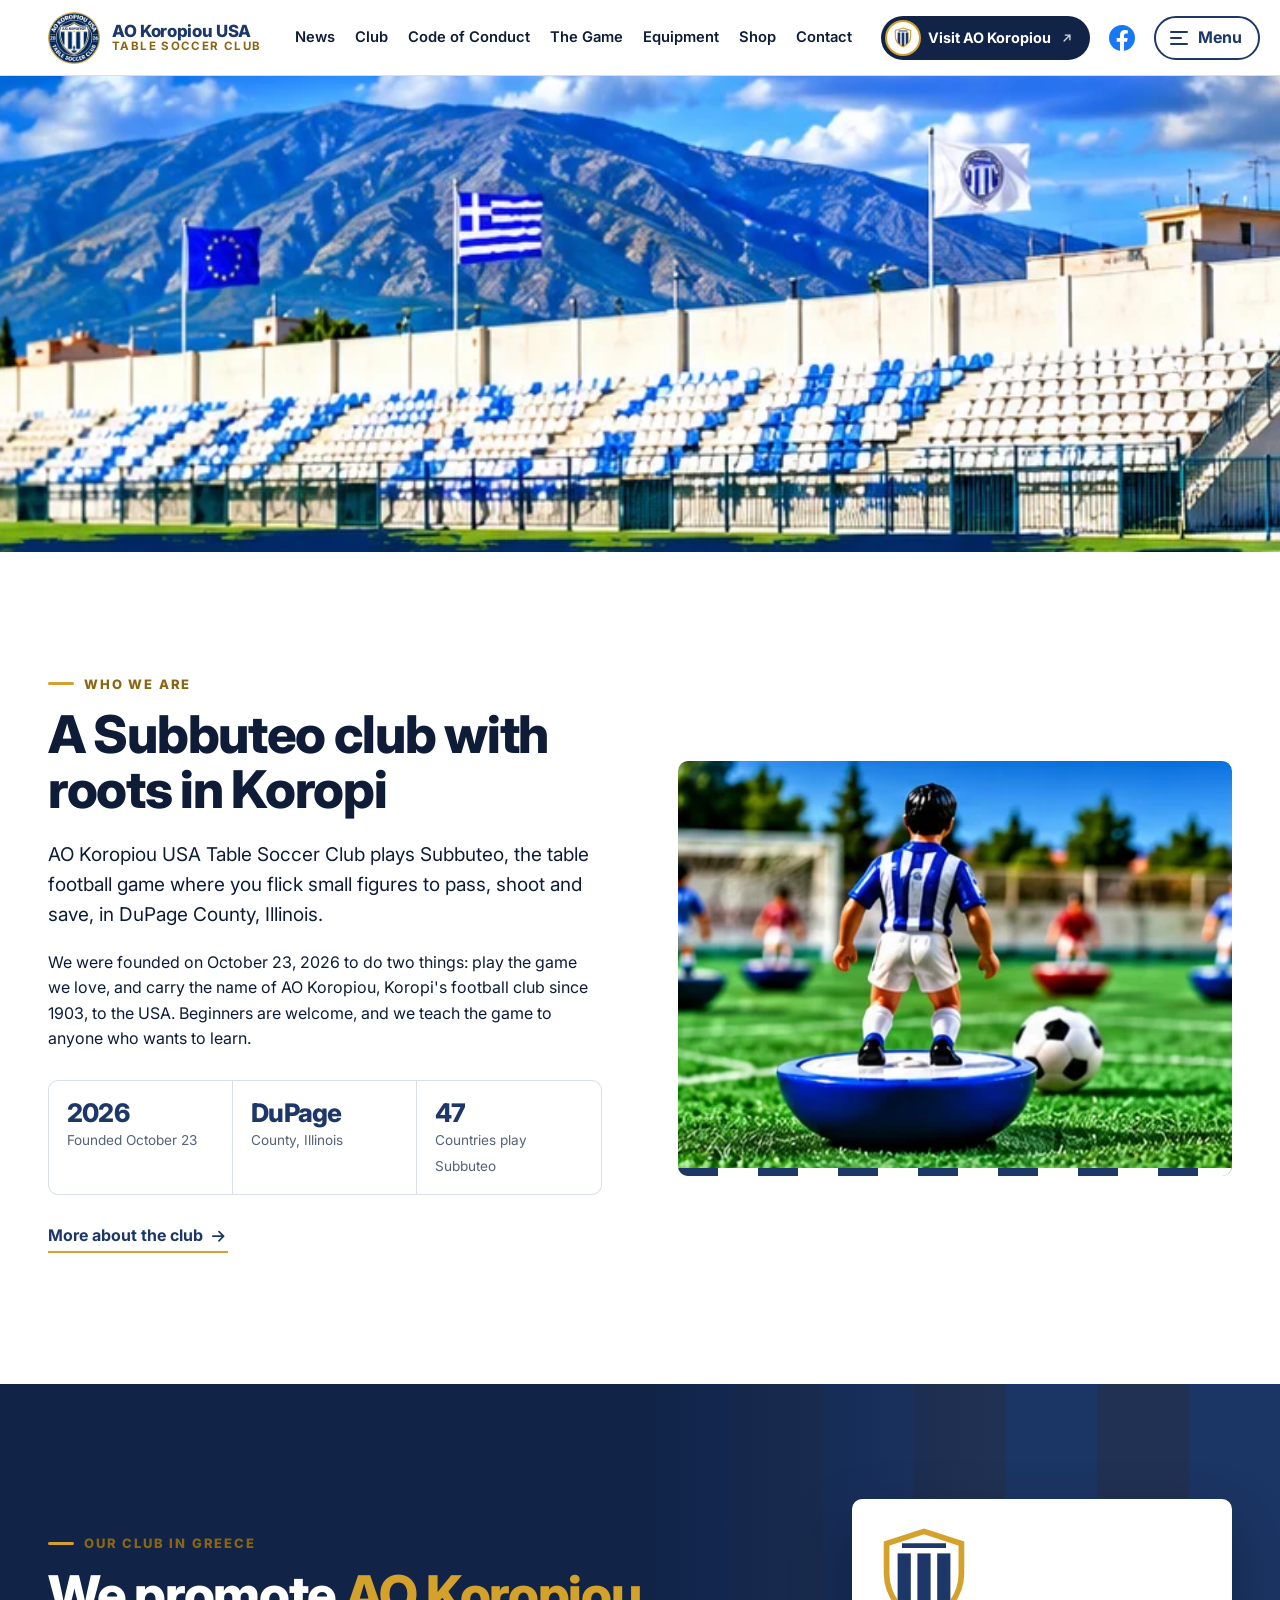
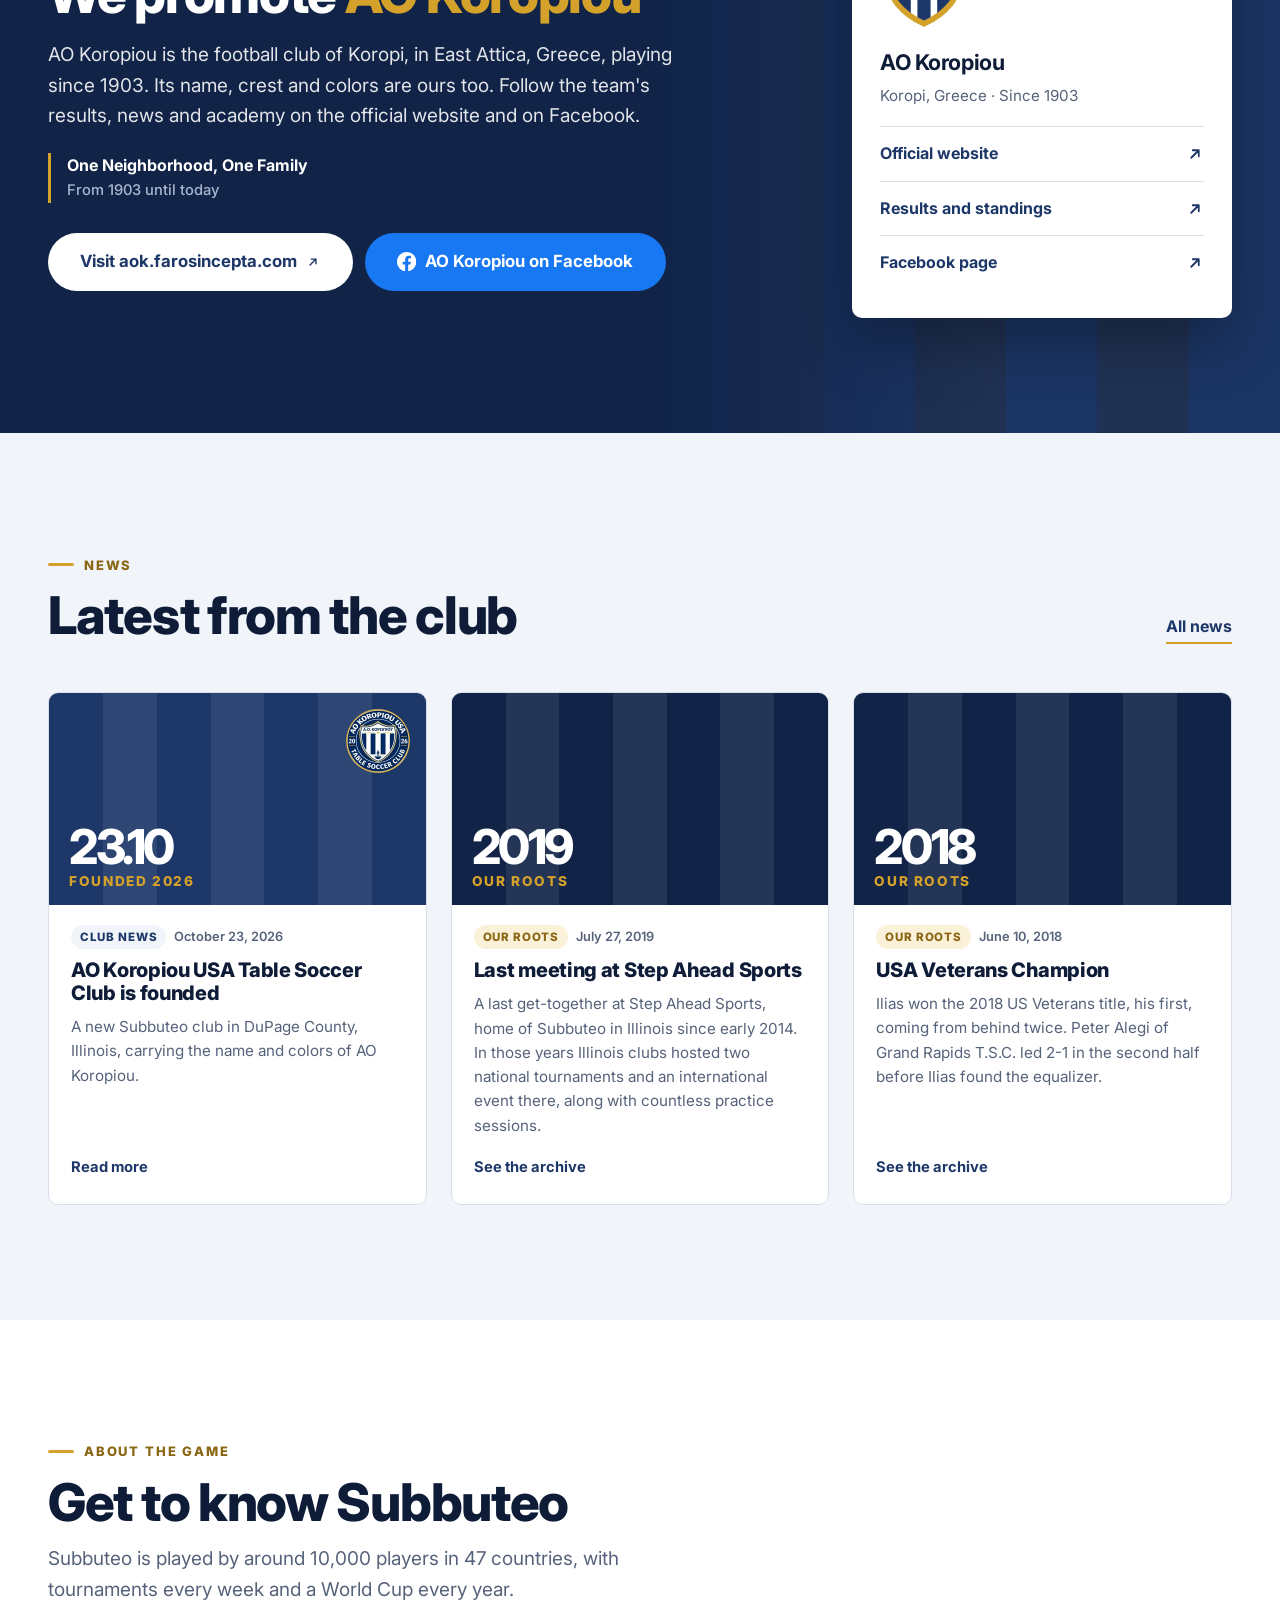
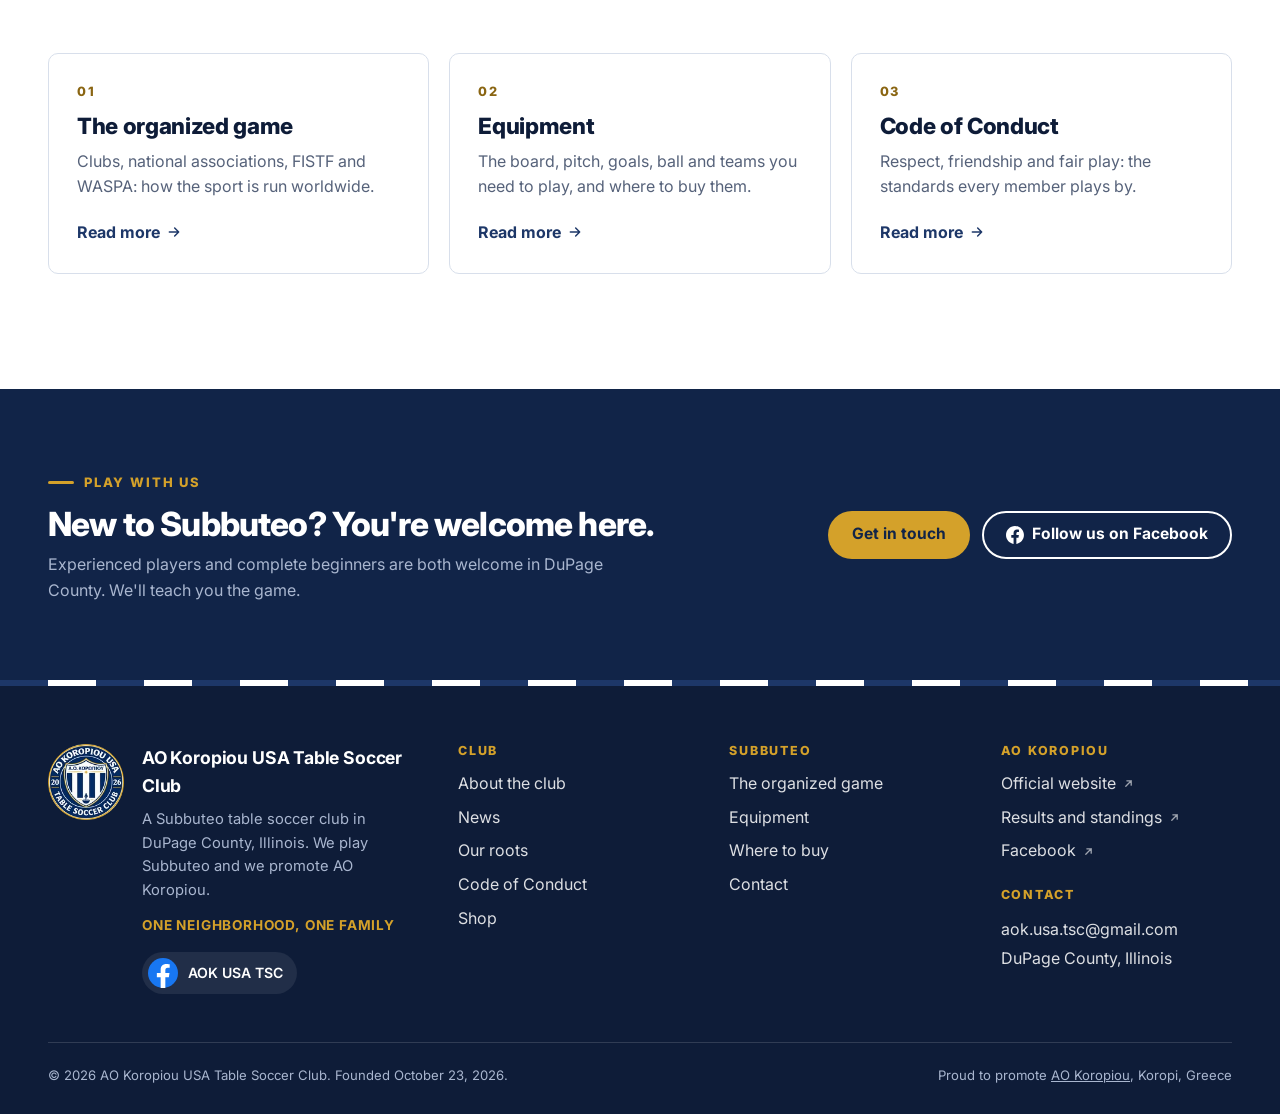
==== index.html @ 9a21e7d9 "Add files via upload" ====
<!doctype html>
<html lang="en">
<head>
<meta charset="utf-8">
<meta name="viewport" content="width=device-width, initial-scale=1">
<title>AO Koropiou USA Table Soccer Club · Subbuteo in DuPage County, IL</title>
<meta name="description" content="AO Koropiou USA Table Soccer Club is a Subbuteo club in DuPage County, Illinois. We play Subbuteo and we promote AO Koropiou.">
<meta name="theme-color" content="#112448">
<meta property="og:type" content="website">
<meta property="og:title" content="AO Koropiou USA Table Soccer Club · Subbuteo in DuPage County, IL">
<meta property="og:description" content="AO Koropiou USA Table Soccer Club is a Subbuteo club in DuPage County, Illinois. We play Subbuteo and we promote AO Koropiou.">
<meta property="og:image" content="assets/img/og-banner.jpg">
<link rel="icon" type="image/png" sizes="32x32" href="assets/img/favicon-32.png">
<link rel="icon" type="image/png" sizes="48x48" href="assets/img/favicon-48.png">
<link rel="apple-touch-icon" href="assets/img/apple-touch-icon.png">
<link rel="preconnect" href="https://fonts.googleapis.com">
<link rel="preconnect" href="https://fonts.gstatic.com" crossorigin>
<link href="https://fonts.googleapis.com/css2?family=Inter:wght@400;500;600;700;800&display=swap" rel="stylesheet">
<link rel="stylesheet" href="assets/css/site.css">
</head>
<body data-group="club">
<a class="skip-link" href="#main">Skip to content</a>
<header class="site-header">
  <div class="wrap header-row">
    <a class="brand" href="index.html" aria-label="AO Koropiou USA Table Soccer Club, home">
      <img src="assets/img/crest-128.webp" alt="" width="52" height="52">
      <span class="brand-text"><strong>AO Koropiou USA</strong><span>Table Soccer Club</span></span>
    </a>
    <nav class="tabs" aria-label="Main"><ul><li><a href="news.html">News</a></li><li><a href="club.html">Club</a></li><li><a href="conduct.html">Code of Conduct</a></li><li><a href="game.html">The Game</a></li><li><a href="equipment.html">Equipment</a></li><li><a href="shop.html">Shop</a></li><li><a href="contact.html">Contact</a></li></ul></nav>
    <div class="header-actions">
      <a class="aok-btn" href="https://aok.farosincepta.com" target="_blank" rel="noopener" title="AO Koropiou official website (opens in a new tab)">
        <span class="mini-crest"><svg viewBox="0 0 40 46" aria-hidden="true"><defs><clipPath id="sh2"><path d="M20 2 37 7.5V21c0 11-7.5 18.5-17 23C10.5 39.5 3 32 3 21V7.5z"/></clipPath></defs><g clip-path="url(#sh2)"><rect width="40" height="46" fill="#fff"/><rect x="8" y="12" width="6" height="34" fill="#1d3768"/><rect x="17" y="12" width="6" height="34" fill="#1d3768"/><rect x="26" y="12" width="6" height="34" fill="#1d3768"/></g><path d="M20 2 37 7.5V21c0 11-7.5 18.5-17 23C10.5 39.5 3 32 3 21V7.5z" fill="none" stroke="#d4a12a" stroke-width="2.6"/><path d="M10 8.5h20" stroke="#1d3768" stroke-width="2.2"/></svg></span><span class="label-long">Visit AO Koropiou</span><span class="label-short">AO Koropiou</span><svg class="ext" viewBox="0 0 24 24" fill="none" stroke="currentColor" stroke-width="2.4" stroke-linecap="round" stroke-linejoin="round" aria-hidden="true"><path d="M7 17 17 7M9 7h8v8"/></svg></a>
      <a class="icon-btn header-fb" href="https://www.facebook.com/AOK.USA.TSC" target="_blank" rel="noopener" aria-label="AO Koropiou USA TSC on Facebook"><svg viewBox="0 0 24 24" aria-hidden="true"><circle cx="12" cy="12" r="12" fill="#1877F2"/><path fill="#fff" d="M16.67 15.47 17.2 12h-3.33V9.75c0-.95.47-1.87 1.96-1.87h1.51V4.93s-1.37-.23-2.68-.23c-2.74 0-4.53 1.66-4.53 4.66V12H7.09v3.47h3.04V24a12.1 12.1 0 0 0 3.74 0v-8.53z"/></svg></a>
      <button class="menu-btn" type="button" aria-haspopup="dialog" aria-controls="drawer"><span class="bars" aria-hidden="true"><i></i><i></i><i></i></span><span class="label">Menu</span></button>
    </div>
  </div>
</header>
<div class="drawer-scrim" data-close></div>
<aside class="drawer" id="drawer" role="dialog" aria-modal="true" aria-label="Menu">
  <div class="drawer-top">
    <img src="assets/img/crest-128.webp" alt="" width="40" height="40">
    <strong>AO Koropiou USA TSC</strong>
    <button class="drawer-close" type="button" data-close>Close<svg viewBox="0 0 24 24" fill="none" stroke="currentColor" stroke-width="2.4" stroke-linecap="round" aria-hidden="true"><path d="M6 6l12 12M18 6 6 18"/></svg></button>
  </div>
  <div class="drawer-body">
    <ul class="drawer-groups">
      <li><a class="group-btn" href="index.html" style="text-decoration:none">Home</a></li>
      <li><button class="group-btn" type="button" data-group="club" aria-expanded="false" aria-controls="dp-club">Club<svg viewBox="0 0 24 24" fill="none" stroke="currentColor" stroke-width="2.2" stroke-linecap="round" stroke-linejoin="round" aria-hidden="true"><path d="M5 12h14M13 6l6 6-6 6"/></svg></button><div class="drawer-sub" id="ds-club" hidden><a href="club.html">About the club</a><a href="club.html#history">Subbuteo in Illinois</a><a href="club.html#achievements">Achievements</a><a href="conduct.html">Code of Conduct</a></div></li><li><button class="group-btn" type="button" data-group="game" aria-expanded="false" aria-controls="dp-game">Subbuteo<svg viewBox="0 0 24 24" fill="none" stroke="currentColor" stroke-width="2.2" stroke-linecap="round" stroke-linejoin="round" aria-hidden="true"><path d="M5 12h14M13 6l6 6-6 6"/></svg></button><div class="drawer-sub" id="ds-game" hidden><a href="game.html">The organized game</a><a href="equipment.html">Equipment</a><a href="equipment.html#suppliers">Where to buy</a></div></li><li><button class="group-btn" type="button" data-group="news" aria-expanded="false" aria-controls="dp-news">News<svg viewBox="0 0 24 24" fill="none" stroke="currentColor" stroke-width="2.2" stroke-linecap="round" stroke-linejoin="round" aria-hidden="true"><path d="M5 12h14M13 6l6 6-6 6"/></svg></button><div class="drawer-sub" id="ds-news" hidden><a href="news.html">Latest news</a><a href="news.html#roots">Our roots: the archive</a></div></li><li><button class="group-btn" type="button" data-group="shop" aria-expanded="false" aria-controls="dp-shop">Shop<svg viewBox="0 0 24 24" fill="none" stroke="currentColor" stroke-width="2.2" stroke-linecap="round" stroke-linejoin="round" aria-hidden="true"><path d="M5 12h14M13 6l6 6-6 6"/></svg></button><div class="drawer-sub" id="ds-shop" hidden><a href="shop.html">Club merchandise</a><a href="shop.html#notify">Ask about an item</a></div></li><li><button class="group-btn" type="button" data-group="contact" aria-expanded="false" aria-controls="dp-contact">Contact<svg viewBox="0 0 24 24" fill="none" stroke="currentColor" stroke-width="2.2" stroke-linecap="round" stroke-linejoin="round" aria-hidden="true"><path d="M5 12h14M13 6l6 6-6 6"/></svg></button><div class="drawer-sub" id="ds-contact" hidden><a href="contact.html">Send us a message</a><a href="contact.html#form">Join the club</a><a href="https://www.facebook.com/AOK.USA.TSC" target="_blank" rel="noopener">AOK USA on Facebook<svg class="ext" viewBox="0 0 24 24" fill="none" stroke="currentColor" stroke-width="2.4" stroke-linecap="round" stroke-linejoin="round" aria-hidden="true"><path d="M7 17 17 7M9 7h8v8"/></svg></a></div></li><li><button class="group-btn gold" type="button" data-group="aok" aria-expanded="false" aria-controls="dp-aok">AO Koropiou<svg viewBox="0 0 24 24" fill="none" stroke="currentColor" stroke-width="2.2" stroke-linecap="round" stroke-linejoin="round" aria-hidden="true"><path d="M5 12h14M13 6l6 6-6 6"/></svg></button><div class="drawer-sub" id="ds-aok" hidden><a href="https://aok.farosincepta.com" target="_blank" rel="noopener">Official website<svg class="ext" viewBox="0 0 24 24" fill="none" stroke="currentColor" stroke-width="2.4" stroke-linecap="round" stroke-linejoin="round" aria-hidden="true"><path d="M7 17 17 7M9 7h8v8"/></svg></a><a href="https://aok.farosincepta.com/matches.html" target="_blank" rel="noopener">Results and standings<svg class="ext" viewBox="0 0 24 24" fill="none" stroke="currentColor" stroke-width="2.4" stroke-linecap="round" stroke-linejoin="round" aria-hidden="true"><path d="M7 17 17 7M9 7h8v8"/></svg></a><a href="https://www.facebook.com/aokoropiou" target="_blank" rel="noopener">AO Koropiou on Facebook<svg class="ext" viewBox="0 0 24 24" fill="none" stroke="currentColor" stroke-width="2.4" stroke-linecap="round" stroke-linejoin="round" aria-hidden="true"><path d="M7 17 17 7M9 7h8v8"/></svg></a></div></li>
    </ul>
    <div class="drawer-panels"><div class="drawer-panel" id="dp-club" hidden><h3>Club</h3><a href="club.html">About the club</a><a href="club.html#history">Subbuteo in Illinois</a><a href="club.html#achievements">Achievements</a><a href="conduct.html">Code of Conduct</a></div><div class="drawer-panel" id="dp-game" hidden><h3>Subbuteo</h3><a href="game.html">The organized game</a><a href="equipment.html">Equipment</a><a href="equipment.html#suppliers">Where to buy</a></div><div class="drawer-panel" id="dp-news" hidden><h3>News</h3><a href="news.html">Latest news</a><a href="news.html#roots">Our roots: the archive</a></div><div class="drawer-panel" id="dp-shop" hidden><h3>Shop</h3><a href="shop.html">Club merchandise</a><a href="shop.html#notify">Ask about an item</a></div><div class="drawer-panel" id="dp-contact" hidden><h3>Contact</h3><a href="contact.html">Send us a message</a><a href="contact.html#form">Join the club</a><a href="https://www.facebook.com/AOK.USA.TSC" target="_blank" rel="noopener">AOK USA on Facebook<svg class="ext" viewBox="0 0 24 24" fill="none" stroke="currentColor" stroke-width="2.4" stroke-linecap="round" stroke-linejoin="round" aria-hidden="true"><path d="M7 17 17 7M9 7h8v8"/></svg></a></div><div class="drawer-panel" id="dp-aok" hidden><h3>AO Koropiou</h3><a href="https://aok.farosincepta.com" target="_blank" rel="noopener">Official website<svg class="ext" viewBox="0 0 24 24" fill="none" stroke="currentColor" stroke-width="2.4" stroke-linecap="round" stroke-linejoin="round" aria-hidden="true"><path d="M7 17 17 7M9 7h8v8"/></svg></a><a href="https://aok.farosincepta.com/matches.html" target="_blank" rel="noopener">Results and standings<svg class="ext" viewBox="0 0 24 24" fill="none" stroke="currentColor" stroke-width="2.4" stroke-linecap="round" stroke-linejoin="round" aria-hidden="true"><path d="M7 17 17 7M9 7h8v8"/></svg></a><a href="https://www.facebook.com/aokoropiou" target="_blank" rel="noopener">AO Koropiou on Facebook<svg class="ext" viewBox="0 0 24 24" fill="none" stroke="currentColor" stroke-width="2.4" stroke-linecap="round" stroke-linejoin="round" aria-hidden="true"><path d="M7 17 17 7M9 7h8v8"/></svg></a><p>The football club of Koropi, Greece, since 1903. We carry its name and colors in the USA.</p></div></div>
  </div>
  <div class="drawer-foot">
    <a class="btn btn-gold btn-sm" href="https://aok.farosincepta.com" target="_blank" rel="noopener">Visit AO Koropiou<svg class="ext" viewBox="0 0 24 24" fill="none" stroke="currentColor" stroke-width="2.4" stroke-linecap="round" stroke-linejoin="round" aria-hidden="true"><path d="M7 17 17 7M9 7h8v8"/></svg></a>
    <a class="btn btn-fb btn-sm" href="https://www.facebook.com/aokoropiou" target="_blank" rel="noopener"><svg class="ico" viewBox="0 0 24 24" aria-hidden="true"><path fill="currentColor" d="M24 12.07C24 5.4 18.63 0 12 0S0 5.4 0 12.07C0 18.1 4.39 23.1 10.13 24v-8.44H7.08v-3.49h3.04V9.41c0-3.02 1.8-4.7 4.54-4.7 1.31 0 2.68.24 2.68.24v2.97h-1.5c-1.5 0-1.96.93-1.96 1.89v2.26h3.33l-.53 3.49h-2.8V24C19.62 23.1 24 18.1 24 12.07z"/></svg>AO Koropiou</a>
    <div class="socials"><a class="social" href="https://www.facebook.com/AOK.USA.TSC" target="_blank" rel="noopener"><svg viewBox="0 0 24 24" aria-hidden="true"><circle cx="12" cy="12" r="12" fill="#1877F2"/><path fill="#fff" d="M16.67 15.47 17.2 12h-3.33V9.75c0-.95.47-1.87 1.96-1.87h1.51V4.93s-1.37-.23-2.68-.23c-2.74 0-4.53 1.66-4.53 4.66V12H7.09v3.47h3.04V24a12.1 12.1 0 0 0 3.74 0v-8.53z"/></svg>AOK USA TSC</a></div>
  </div>
</aside>
<main id="main">
<section class="hero" aria-labelledby="hero-h">
  <picture>
    <source media="(max-width: 760px)" srcset="assets/img/scenery-780.webp">
    <source media="(max-width: 1400px)" srcset="assets/img/banner-1400.webp">
    <img class="hero-banner" src="assets/img/banner-2056.webp" width="2056" height="765"
      alt="AO Koropiou USA Table Soccer Club banner: Subbuteo figures on a pitch in front of AO Koropiou's stadium and Mount Hymettus. We play Subbuteo and we promote AO Koropiou.">
  </picture>
  <div class="hero-phone">
    <img class="crest" src="assets/img/crest-256.webp" alt="" width="112" height="112">
    <div class="hero-text">
      <h1 id="hero-h">AO Koropiou USA <span>Table Soccer Club</span></h1>
      <p class="tagline">We play Subbuteo and we promote AO Koropiou!</p>
      <p class="motto">One Neighborhood, One Family</p>
      <div class="hero-actions">
        <a class="btn btn-gold" href="https://aok.farosincepta.com" target="_blank" rel="noopener">Visit AO Koropiou<svg class="ext" viewBox="0 0 24 24" fill="none" stroke="currentColor" stroke-width="2.4" stroke-linecap="round" stroke-linejoin="round" aria-hidden="true"><path d="M7 17 17 7M9 7h8v8"/></svg></a>
        <a class="btn btn-line" href="club.html">About the club</a>
      </div>
    </div>
  </div>
</section>

<section class="section" aria-labelledby="who-h">
  <div class="wrap split">
    <div>
      <span class="eyebrow">Who we are</span>
      <h2 id="who-h">A Subbuteo club with roots in Koropi</h2>
      <p class="lead-text" style="margin-top:22px">AO Koropiou USA Table Soccer Club plays Subbuteo, the table football game where you flick small figures to pass, shoot and save, in DuPage County, Illinois.</p>
      <p>We were founded on October 23, 2026 to do two things: play the game we love, and carry the name of AO Koropiou, Koropi's football club since 1903, to the USA. Beginners are welcome, and we teach the game to anyone who wants to learn.</p>
      <div class="facts">
        <div><b>2026</b><span>Founded October 23</span></div>
        <div><b>DuPage</b><span>County, Illinois</span></div>
        <div><b>47</b><span>Countries play Subbuteo</span></div>
      </div>
      <p style="margin-top:28px"><a class="link" href="club.html">More about the club<svg class="ico" viewBox="0 0 24 24" fill="none" stroke="currentColor" stroke-width="2.2" stroke-linecap="round" stroke-linejoin="round" aria-hidden="true"><path d="M5 12h14M13 6l6 6-6 6"/></svg></a></p>
    </div>
    <div class="photo-frame"><img src="assets/img/figures-786.webp" alt="A Subbuteo figure in blue-and-white stripes faces a ball on the pitch, with opponents in red." width="786" height="310" loading="lazy"></div>
  </div>
</section>

<section class="section aok-block" aria-labelledby="aok-h">
  <div class="stripes" aria-hidden="true"><span></span><span></span><span></span><span></span><span></span><span></span><span></span></div>
  <div class="wrap aok-inner">
    <div>
      <span class="eyebrow">Our club in Greece</span>
      <h2 id="aok-h">We promote <em>AO Koropiou</em></h2>
      <p class="lead-text">AO Koropiou is the football club of Koropi, in East Attica, Greece, playing since 1903. Its name, crest and colors are ours too. Follow the team's results, news and academy on the official website and on Facebook.</p>
      <p class="aok-motto">One Neighborhood, One Family<span>From 1903 until today</span></p>
      <div class="aok-actions">
        <a class="btn btn-white btn-lg" href="https://aok.farosincepta.com" target="_blank" rel="noopener">Visit aok.farosincepta.com<svg class="ext" viewBox="0 0 24 24" fill="none" stroke="currentColor" stroke-width="2.4" stroke-linecap="round" stroke-linejoin="round" aria-hidden="true"><path d="M7 17 17 7M9 7h8v8"/></svg></a>
        <a class="btn btn-fb btn-lg" href="https://www.facebook.com/aokoropiou" target="_blank" rel="noopener"><svg class="ico" viewBox="0 0 24 24" aria-hidden="true"><path fill="currentColor" d="M24 12.07C24 5.4 18.63 0 12 0S0 5.4 0 12.07C0 18.1 4.39 23.1 10.13 24v-8.44H7.08v-3.49h3.04V9.41c0-3.02 1.8-4.7 4.54-4.7 1.31 0 2.68.24 2.68.24v2.97h-1.5c-1.5 0-1.96.93-1.96 1.89v2.26h3.33l-.53 3.49h-2.8V24C19.62 23.1 24 18.1 24 12.07z"/></svg>AO Koropiou on Facebook</a>
      </div>
    </div>
    <div class="aok-card">
      <div class="shield"><svg viewBox="0 0 40 46" aria-hidden="true"><defs><clipPath id="sh1"><path d="M20 2 37 7.5V21c0 11-7.5 18.5-17 23C10.5 39.5 3 32 3 21V7.5z"/></clipPath></defs><g clip-path="url(#sh1)"><rect width="40" height="46" fill="#fff"/><rect x="8" y="12" width="6" height="34" fill="#1d3768"/><rect x="17" y="12" width="6" height="34" fill="#1d3768"/><rect x="26" y="12" width="6" height="34" fill="#1d3768"/></g><path d="M20 2 37 7.5V21c0 11-7.5 18.5-17 23C10.5 39.5 3 32 3 21V7.5z" fill="none" stroke="#d4a12a" stroke-width="2.6"/><path d="M10 8.5h20" stroke="#1d3768" stroke-width="2.2"/></svg></div>
      <b>AO Koropiou</b>
      <span>Koropi, Greece · Since 1903</span>
      <a href="https://aok.farosincepta.com" target="_blank" rel="noopener">Official website<svg class="ext" viewBox="0 0 24 24" fill="none" stroke="currentColor" stroke-width="2.4" stroke-linecap="round" stroke-linejoin="round" aria-hidden="true"><path d="M7 17 17 7M9 7h8v8"/></svg></a>
      <a href="https://aok.farosincepta.com/matches.html" target="_blank" rel="noopener">Results and standings<svg class="ext" viewBox="0 0 24 24" fill="none" stroke="currentColor" stroke-width="2.4" stroke-linecap="round" stroke-linejoin="round" aria-hidden="true"><path d="M7 17 17 7M9 7h8v8"/></svg></a>
      <a href="https://www.facebook.com/aokoropiou" target="_blank" rel="noopener">Facebook page<svg class="ext" viewBox="0 0 24 24" fill="none" stroke="currentColor" stroke-width="2.4" stroke-linecap="round" stroke-linejoin="round" aria-hidden="true"><path d="M7 17 17 7M9 7h8v8"/></svg></a>
    </div>
  </div>
</section>

<section class="section cloud" aria-labelledby="news-h">
  <div class="wrap">
    <div class="section-head"><div><span class="eyebrow">News</span><h2 id="news-h">Latest from the club</h2></div><a class="link" href="news.html">All news</a></div>
    <div class="news-grid" id="latest-news" data-count="3"></div>
    <p data-news-fallback hidden><a class="link" href="news.html">Read the club news</a></p>
  </div>
</section>

<section class="section" aria-labelledby="learn-h">
  <div class="wrap">
    <div class="section-head"><div><span class="eyebrow">About the game</span><h2 id="learn-h">Get to know Subbuteo</h2>
      <p>Subbuteo is played by around 10,000 players in 47 countries, with tournaments every week and a World Cup every year.</p></div></div>
    <div class="card-grid">
      <a class="link-card" href="game.html"><span class="num">01</span><h3>The organized game</h3><p>Clubs, national associations, FISTF and WASPA: how the sport is run worldwide.</p><span class="go">Read more<svg viewBox="0 0 24 24" fill="none" stroke="currentColor" stroke-width="2.2" stroke-linecap="round" stroke-linejoin="round" aria-hidden="true"><path d="M5 12h14M13 6l6 6-6 6"/></svg></span></a>
      <a class="link-card" href="equipment.html"><span class="num">02</span><h3>Equipment</h3><p>The board, pitch, goals, ball and teams you need to play, and where to buy them.</p><span class="go">Read more<svg viewBox="0 0 24 24" fill="none" stroke="currentColor" stroke-width="2.2" stroke-linecap="round" stroke-linejoin="round" aria-hidden="true"><path d="M5 12h14M13 6l6 6-6 6"/></svg></span></a>
      <a class="link-card" href="conduct.html"><span class="num">03</span><h3>Code of Conduct</h3><p>Respect, friendship and fair play: the standards every member plays by.</p><span class="go">Read more<svg viewBox="0 0 24 24" fill="none" stroke="currentColor" stroke-width="2.2" stroke-linecap="round" stroke-linejoin="round" aria-hidden="true"><path d="M5 12h14M13 6l6 6-6 6"/></svg></span></a>
    </div>
  </div>
</section>

<section class="section tight deep">
  <div class="wrap cta-band">
    <div><span class="eyebrow">Play with us</span><h2>New to Subbuteo? You're welcome here.</h2>
      <p>Experienced players and complete beginners are both welcome in DuPage County. We'll teach you the game.</p></div>
    <div class="btns">
      <a class="btn btn-gold" href="contact.html#form">Get in touch</a>
      <a class="btn btn-line" href="https://www.facebook.com/AOK.USA.TSC" target="_blank" rel="noopener"><svg class="ico" viewBox="0 0 24 24" aria-hidden="true"><path fill="currentColor" d="M24 12.07C24 5.4 18.63 0 12 0S0 5.4 0 12.07C0 18.1 4.39 23.1 10.13 24v-8.44H7.08v-3.49h3.04V9.41c0-3.02 1.8-4.7 4.54-4.7 1.31 0 2.68.24 2.68.24v2.97h-1.5c-1.5 0-1.96.93-1.96 1.89v2.26h3.33l-.53 3.49h-2.8V24C19.62 23.1 24 18.1 24 12.07z"/></svg>Follow us on Facebook</a>
    </div>
  </div>
</section>
</main>
<footer class="site-footer">
  <div class="wrap">
    <div class="foot-grid">
      <div class="foot-brand">
        <img src="assets/img/crest-128.webp" alt="" width="76" height="76" loading="lazy">
        <div><strong>AO Koropiou USA Table Soccer Club</strong>
          <p>A Subbuteo table soccer club in DuPage County, Illinois. We play Subbuteo and we promote AO Koropiou.</p>
          <p class="motto">One Neighborhood, One Family</p>
          <div class="socials" style="margin-top:16px"><a class="social" href="https://www.facebook.com/AOK.USA.TSC" target="_blank" rel="noopener"><svg viewBox="0 0 24 24" aria-hidden="true"><circle cx="12" cy="12" r="12" fill="#1877F2"/><path fill="#fff" d="M16.67 15.47 17.2 12h-3.33V9.75c0-.95.47-1.87 1.96-1.87h1.51V4.93s-1.37-.23-2.68-.23c-2.74 0-4.53 1.66-4.53 4.66V12H7.09v3.47h3.04V24a12.1 12.1 0 0 0 3.74 0v-8.53z"/></svg>AOK USA TSC</a></div>
        </div>
      </div>
      <div><h4>Club</h4><ul>
        <li><a href="club.html">About the club</a></li><li><a href="news.html">News</a></li>
        <li><a href="news.html#roots">Our roots</a></li><li><a href="conduct.html">Code of Conduct</a></li><li><a href="shop.html">Shop</a></li></ul></div>
      <div><h4>Subbuteo</h4><ul>
        <li><a href="game.html">The organized game</a></li><li><a href="equipment.html">Equipment</a></li>
        <li><a href="equipment.html#suppliers">Where to buy</a></li><li><a href="contact.html">Contact</a></li></ul></div>
      <div><h4>AO Koropiou</h4><ul>
        <li><a href="https://aok.farosincepta.com" target="_blank" rel="noopener">Official website<svg class="ext" viewBox="0 0 24 24" fill="none" stroke="currentColor" stroke-width="2.4" stroke-linecap="round" stroke-linejoin="round" aria-hidden="true"><path d="M7 17 17 7M9 7h8v8"/></svg></a></li><li><a href="https://aok.farosincepta.com/matches.html" target="_blank" rel="noopener">Results and standings<svg class="ext" viewBox="0 0 24 24" fill="none" stroke="currentColor" stroke-width="2.4" stroke-linecap="round" stroke-linejoin="round" aria-hidden="true"><path d="M7 17 17 7M9 7h8v8"/></svg></a></li>
        <li><a href="https://www.facebook.com/aokoropiou" target="_blank" rel="noopener">Facebook<svg class="ext" viewBox="0 0 24 24" fill="none" stroke="currentColor" stroke-width="2.4" stroke-linecap="round" stroke-linejoin="round" aria-hidden="true"><path d="M7 17 17 7M9 7h8v8"/></svg></a></li></ul>
        <h4 style="margin-top:24px">Contact</h4>
        <address><a href="mailto:aok.usa.tsc@gmail.com">aok.usa.tsc@gmail.com</a><br>DuPage County, Illinois</address></div>
    </div>
    <div class="foot-bottom">
      <span>© <span data-year>2026</span> AO Koropiou USA Table Soccer Club. Founded October 23, 2026.</span>
      <span>Proud to promote <a href="https://aok.farosincepta.com" target="_blank" rel="noopener">AO Koropiou</a>, Koropi, Greece</span>
    </div>
  </div>
</footer>
<script src="assets/js/config.js"></script>
<script src="assets/js/app.js"></script>
</body>
</html>
---- assets/css/site.css ----
/* =====================================================================
   AO Koropiou USA Table Soccer Club — site styles
   Identity: the crest's navy-and-white stripes and gold rim.
   Type: Inter.
   ===================================================================== */
:root {
  --navy: #1d3768;
  --navy-deep: #112448;
  --navy-ink: #0e1c38;
  --white: #ffffff;
  --cloud: #f1f4f9;
  --line: #d8dfeb;
  --line-dark: rgba(255,255,255,.14);
  --muted: #56627a;
  --muted-dark: #a9b6cf;
  --gold: #d4a12a;
  --gold-ink: #8a6512;
  --fb: #1877f2;

  --font: "Inter", system-ui, -apple-system, "Segoe UI", Roboto, sans-serif;

  --s-1: .8125rem; --s0: 1rem; --s1: 1.1875rem; --s2: 1.5rem;
  --s3: clamp(1.75rem, 2.6vw, 2.25rem);
  --s4: clamp(2.1rem, 4.2vw, 3.25rem);
  --s5: clamp(2.6rem, 7vw, 5.5rem);

  --gutter: clamp(16px, 4vw, 48px);
  --max: 1280px;
  --header-h: 76px;
  --r-sm: 4px; --r-md: 10px;
  --ease: cubic-bezier(.2,.75,.15,1);
}

*, *::before, *::after { box-sizing: border-box; }
html { -webkit-text-size-adjust: 100%; scroll-behavior: smooth; overflow-x: clip; scroll-padding-top: calc(var(--header-h) + 16px); }
body { margin: 0; background: var(--white); color: var(--navy-ink); font: 400 var(--s0)/1.6 var(--font); -webkit-font-smoothing: antialiased; overflow-x: clip; }
body.drawer-open { overflow: hidden; }
img { display: block; max-width: 100%; height: auto; }
a { color: inherit; }
button, input, select, textarea { font: inherit; color: inherit; }
h1, h2, h3, h4 { margin: 0; font-weight: 800; line-height: 1.05; letter-spacing: -.025em; }
h2 { font-size: var(--s4); }
h3 { font-size: var(--s2); letter-spacing: -.015em; line-height: 1.15; }
p { margin: 0 0 1em; }
ul, ol { margin: 0; padding: 0; list-style: none; }
.wrap { width: 100%; max-width: var(--max); margin: 0 auto; padding: 0 var(--gutter); }
.narrow { max-width: 820px; }
.sr-only { position: absolute !important; width: 1px; height: 1px; overflow: hidden; clip: rect(0 0 0 0); white-space: nowrap; }
.skip-link { position: absolute; left: 16px; top: -80px; z-index: 400; background: var(--white); color: var(--navy); padding: 10px 16px; font-weight: 700; border-radius: var(--r-sm); }
.skip-link:focus { top: 12px; }
:focus-visible { outline: 3px solid var(--gold); outline-offset: 2px; }
[hidden] { display: none !important; }
.ico { width: 1.15em; height: 1.15em; flex: none; }
.ext { width: 14px; height: 14px; flex: none; }

/* ---------- buttons & links ---------- */
.btn { display: inline-flex; align-items: center; justify-content: center; gap: .55em; min-height: 48px; padding: 0 1.4em; border-radius: 999px; border: 2px solid transparent; font-weight: 700; font-size: .975rem; text-decoration: none; cursor: pointer; transition: background .2s, color .2s, border-color .2s, transform .2s; white-space: nowrap; }
.btn:active { transform: translateY(1px); }
.btn-sm { min-height: 40px; padding: 0 1.05em; font-size: .9rem; }
.btn-lg { min-height: 58px; padding: 0 1.8em; font-size: 1.05rem; }
.btn-navy { background: var(--navy); color: var(--white); }
.btn-navy:hover { background: var(--navy-deep); }
.btn-white { background: var(--white); color: var(--navy); }
.btn-white:hover { background: var(--cloud); }
.btn-gold { background: var(--gold); color: var(--navy-deep); }
.btn-gold:hover { background: #e2b33f; }
.btn-line { border-color: currentColor; color: var(--white); background: transparent; }
.btn-line:hover { background: rgba(255,255,255,.1); }
.btn-line.dark { color: var(--navy); }
.btn-line.dark:hover { background: var(--cloud); }
.btn-fb { background: var(--fb); color: var(--white); }
.btn-fb:hover { background: #0f65d6; }
.link { display: inline-flex; align-items: center; gap: .4em; font-weight: 700; color: var(--navy); text-decoration: none; border-bottom: 2px solid var(--gold); padding-bottom: 2px; }
.link:hover { color: var(--gold-ink); }
.eyebrow { display: inline-flex; align-items: center; gap: 10px; font-size: var(--s-1); font-weight: 800; letter-spacing: .14em; text-transform: uppercase; color: var(--gold-ink); margin-bottom: 14px; }
.eyebrow::before { content: ""; width: 26px; height: 3px; background: var(--gold); border-radius: 2px; }
.on-dark .eyebrow, .navy .eyebrow, .deep .eyebrow { color: var(--gold); }

/* =====================================================================
   Header
   ===================================================================== */
.site-header { position: sticky; top: 0; z-index: 100; height: var(--header-h); background: var(--white); border-bottom: 1px solid var(--line); transition: box-shadow .25s; }
.site-header.scrolled { box-shadow: 0 8px 24px rgba(14,28,56,.08); }
.header-row { height: 100%; display: flex; align-items: center; gap: 20px; }
.brand { display: flex; align-items: center; gap: 12px; text-decoration: none; color: var(--navy); flex: none; }
.brand img { width: 52px; height: 52px; }
.brand-text { display: grid; line-height: 1.05; }
.brand-text strong { font-size: 1.05rem; font-weight: 800; letter-spacing: -.02em; }
.brand-text span { font-size: .72rem; font-weight: 700; letter-spacing: .12em; text-transform: uppercase; color: var(--gold-ink); }
.tabs { display: none; margin-left: 4px; }
.tabs ul { display: flex; gap: 2px; }
.tabs a { display: block; white-space: nowrap; padding: 8px 9px; border-radius: 999px; font-weight: 600; font-size: .92rem; text-decoration: none; color: var(--navy-ink); }
.tabs a:hover { background: var(--cloud); }
.tabs a[aria-current="page"] { color: var(--navy); box-shadow: inset 0 -3px 0 var(--gold); border-radius: 0; }
.header-actions { margin-left: auto; display: flex; align-items: center; gap: 10px; }
.aok-btn { display: inline-flex; align-items: center; gap: 9px; min-height: 44px; padding: 0 16px 0 6px; border-radius: 999px; background: var(--navy-deep); color: var(--white); text-decoration: none; font-weight: 700; font-size: .9rem; white-space: nowrap; }
.aok-btn:hover { background: var(--navy); }
.aok-btn .mini-crest { width: 32px; height: 32px; border-radius: 50%; background: var(--white); display: grid; place-items: center; box-shadow: 0 0 0 2px var(--gold); }
.aok-btn .mini-crest svg { width: 18px; height: 21px; }
.aok-btn .ext { width: 14px; height: 14px; opacity: .8; }
.icon-btn { display: inline-grid; place-items: center; width: 44px; height: 44px; border-radius: 50%; text-decoration: none; }
.icon-btn:hover { background: var(--cloud); }
.icon-btn svg { width: 26px; height: 26px; }
.header-fb { display: none; }
.menu-btn { display: inline-flex; align-items: center; gap: 10px; height: 44px; padding: 0 16px 0 14px; border: 2px solid var(--navy); border-radius: 999px; background: var(--white); color: var(--navy); font-weight: 700; cursor: pointer; }
.menu-btn:hover { background: var(--cloud); }
.menu-btn .bars { display: grid; gap: 4px; }
.menu-btn .bars i { display: block; width: 18px; height: 2px; background: currentColor; border-radius: 2px; }
.menu-btn .bars i:nth-child(2) { width: 12px; }
@media (min-width: 1280px) { .tabs { display: block; } }
@media (min-width: 900px) { .header-fb { display: inline-grid; } }
@media (max-width: 640px) {
  :root { --header-h: 68px; }
  .brand img { width: 44px; height: 44px; }
  .brand-text strong { font-size: .95rem; }
  .brand-text span { font-size: .64rem; }
  .aok-btn .label-long { display: none; }
  .menu-btn .label { display: none; }
  .menu-btn { width: 44px; padding: 0; justify-content: center; }
}
@media (max-width: 420px) {
  .brand-text { display: none; }
  .aok-btn { padding-right: 12px; }
}
.aok-btn .label-short { display: none; }
@media (max-width: 640px) { .aok-btn .label-short { display: inline; } }

/* =====================================================================
   Right-side drawer
   ===================================================================== */
.drawer-scrim { position: fixed; inset: 0; z-index: 200; background: rgba(8,18,38,.55); opacity: 0; visibility: hidden; transition: opacity .35s, visibility .35s; }
.drawer { position: fixed; top: 0; right: 0; bottom: 0; z-index: 210; width: min(820px, 100%); background: var(--navy-deep); color: var(--white); transform: translateX(100%); visibility: hidden; transition: transform .45s var(--ease), visibility .45s; display: flex; flex-direction: column; }
.drawer::before { content: ""; position: absolute; inset: 0 auto 0 0; width: 6px; background: repeating-linear-gradient(var(--white) 0 18px, transparent 18px 26px); opacity: .9; }
.drawer-open .drawer { transform: none; visibility: visible; }
.drawer-open .drawer-scrim { opacity: 1; visibility: visible; }
.drawer-top { display: flex; align-items: center; gap: 14px; height: var(--header-h); padding: 0 24px 0 34px; border-bottom: 1px solid var(--line-dark); flex: none; }
.drawer-top img { width: 40px; height: 40px; }
.drawer-top strong { font-size: 1rem; }
.drawer-close { margin-left: auto; display: inline-flex; align-items: center; gap: 8px; height: 44px; padding: 0 14px; border: 1px solid var(--line-dark); border-radius: 999px; background: none; color: var(--white); font-weight: 700; cursor: pointer; }
.drawer-close:hover { background: rgba(255,255,255,.08); }
.drawer-close svg { width: 18px; height: 18px; }
.drawer-body { flex: 1; overflow-y: auto; display: grid; grid-template-columns: 300px 1fr; }
.drawer-groups { padding: 22px 0 22px 34px; border-right: 1px solid var(--line-dark); }
.group-btn { width: 100%; display: flex; align-items: center; justify-content: space-between; gap: 12px; padding: 14px 22px 14px 0; border: 0; background: none; color: var(--muted-dark); font-size: 1.5rem; font-weight: 800; letter-spacing: -.02em; text-align: left; cursor: pointer; }
.group-btn svg { width: 20px; height: 20px; transition: transform .25s; opacity: 0; }
.group-btn:hover, .group-btn.active { color: var(--white); }
.group-btn.active svg { opacity: 1; }
.group-btn.gold { color: var(--gold); }
.drawer-panels { padding: 30px 34px; }
.drawer-panel h3 { font-size: .78rem; font-weight: 800; letter-spacing: .14em; text-transform: uppercase; color: var(--gold); margin-bottom: 16px; }
.drawer-panel a { display: flex; align-items: center; gap: 10px; padding: 12px 0; border-bottom: 1px solid var(--line-dark); font-size: 1.15rem; font-weight: 600; text-decoration: none; }
.drawer-panel a:hover { color: var(--gold); }
.drawer-panel a svg { width: 16px; height: 16px; opacity: .7; }
.drawer-panel p { color: var(--muted-dark); font-size: .95rem; margin: 18px 0 0; }
.drawer-sub { display: none; }
.drawer-foot { flex: none; display: flex; flex-wrap: wrap; align-items: center; gap: 10px; padding: 18px 24px 22px 34px; border-top: 1px solid var(--line-dark); }
.drawer-foot .socials { margin-left: auto; }
@media (max-width: 760px) {
  .drawer-body { grid-template-columns: 1fr; }
  .drawer-groups { border-right: 0; padding: 10px 24px 10px 30px; }
  .drawer-panels { display: none; }
  .group-btn { padding: 14px 0; border-bottom: 1px solid var(--line-dark); }
  .group-btn svg { opacity: 1; transform: rotate(90deg); }
  .group-btn[aria-expanded="true"] svg { transform: rotate(-90deg); }
  .drawer-sub { display: grid; padding: 4px 0 12px 12px; }
  .drawer-sub[hidden] { display: none !important; }
  .drawer-sub a { padding: 10px 0; font-weight: 600; text-decoration: none; display: flex; align-items: center; gap: 8px; }
  .drawer-sub a svg { width: 14px; height: 14px; opacity: .7; }
  .drawer-top, .drawer-foot { padding-left: 30px; }
  .drawer-foot .socials { margin-left: 0; width: 100%; }
}

/* ---------- social icons ---------- */
.socials { display: flex; flex-wrap: wrap; gap: 10px; }
.social { display: inline-flex; align-items: center; gap: 10px; padding: 6px 14px 6px 6px; border-radius: 999px; text-decoration: none; font-size: .88rem; font-weight: 600; background: rgba(255,255,255,.08); }
.social:hover { background: rgba(255,255,255,.16); }
.social svg { width: 30px; height: 30px; }
.on-light .social { background: var(--cloud); color: var(--navy-ink); }
.on-light .social:hover { background: var(--line); }

/* =====================================================================
   Home hero — the banner itself on wide screens; scenery + text on phones
   ===================================================================== */
.hero { position: relative; background: var(--navy-deep); }
.hero-banner { width: 100%; aspect-ratio: 2056 / 765; object-fit: cover; }
.hero-phone { display: none; }
.hero-text { position: absolute !important; width: 1px; height: 1px; overflow: hidden; clip: rect(0 0 0 0); white-space: nowrap; }
@media (max-width: 760px) {
  .hero-banner { aspect-ratio: 782 / 269; }
  .hero-text { position: relative !important; width: auto; height: auto; overflow: visible; clip: auto; white-space: normal; }
  .hero-phone { display: block; position: relative; z-index: 1; color: var(--white); padding: 0 var(--gutter) 34px; isolation: isolate; }
  .hero-phone::before { content: ""; position: absolute; inset: 0; z-index: -1; background: linear-gradient(90deg, transparent 0 18%, rgba(255,255,255,.06) 18% 32%, transparent 32% 50%, rgba(255,255,255,.06) 50% 64%, transparent 64%); }
  .hero-phone .crest { width: 112px; height: 112px; margin-top: -56px; filter: drop-shadow(0 10px 24px rgba(0,0,0,.35)); }
  .hero-phone h1 { margin-top: 16px; font-size: 2.35rem; line-height: .95; letter-spacing: -.04em; }
  .hero-phone h1 span { display: block; color: var(--gold); }
  .hero-phone .tagline { margin: 14px 0 6px; font-size: 1.08rem; font-weight: 600; color: rgba(255,255,255,.92); }
  .hero-phone .motto { margin: 0 0 22px; font-size: .78rem; font-weight: 800; letter-spacing: .14em; text-transform: uppercase; color: var(--gold); }
  .hero-phone .hero-actions { display: flex; flex-wrap: wrap; gap: 10px; }
}

/* ---------- sections ---------- */
.section { padding: clamp(64px, 9vw, 120px) 0; }
.section.tight { padding: clamp(48px, 6vw, 80px) 0; }
.cloud { background: var(--cloud); }
.navy { background: var(--navy); color: var(--white); }
.deep { background: var(--navy-deep); color: var(--white); }
.section-head { display: flex; flex-wrap: wrap; align-items: end; justify-content: space-between; gap: 16px 32px; margin-bottom: clamp(28px, 4vw, 48px); }
.section-head p { margin: 14px 0 0; max-width: 56ch; color: var(--muted); font-size: var(--s1); }
.navy .section-head p, .deep .section-head p { color: var(--muted-dark); }
.split { display: grid; grid-template-columns: 1fr 1fr; gap: clamp(32px, 6vw, 88px); align-items: center; }
@media (max-width: 860px) { .split { grid-template-columns: 1fr; } }
.lead-text { font-size: var(--s1); line-height: 1.6; }
.prose p { max-width: 68ch; }
.prose h2 { font-size: var(--s3); margin: 1.6em 0 .6em; }
.prose h2:first-child { margin-top: 0; }
.photo-frame { position: relative; border-radius: var(--r-md); overflow: hidden; }
.photo-frame img { width: 100%; aspect-ratio: 4 / 3; object-fit: cover; object-position: 38% 50%; }
.photo-frame::after { content: ""; position: absolute; left: 0; right: 0; bottom: 0; height: 8px; background: repeating-linear-gradient(90deg, var(--navy) 0 40px, var(--white) 40px 80px); }

.facts { display: grid; grid-template-columns: repeat(3, 1fr); gap: 1px; margin: 28px 0 0; background: var(--line); border: 1px solid var(--line); border-radius: var(--r-md); overflow: hidden; }
.facts div { background: var(--white); padding: 18px 18px 16px; }
.facts b { display: block; font-size: 1.6rem; font-weight: 800; letter-spacing: -.03em; color: var(--navy); line-height: 1.1; }
.facts span { font-size: .85rem; color: var(--muted); }
@media (max-width: 520px) { .facts div { padding: 14px 12px; } .facts b { font-size: 1.3rem; } .facts span { font-size: .78rem; } }

/* ---------- AO Koropiou block ---------- */
.aok-block { position: relative; overflow: hidden; isolation: isolate; background: var(--navy-deep); color: var(--white); }
.aok-block .stripes { position: absolute; inset: 0 0 0 auto; width: min(52%, 640px); z-index: -1; display: grid; grid-template-columns: repeat(7, 1fr); opacity: .9; }
.aok-block .stripes span:nth-child(odd) { background: var(--navy); }
.aok-block .stripes span:nth-child(even) { background: rgba(255,255,255,.07); }
.aok-block .stripes::after { content: ""; position: absolute; inset: 0; background: linear-gradient(90deg, var(--navy-deep), transparent 55%); }
.aok-inner { display: grid; grid-template-columns: 1.2fr .8fr; gap: clamp(28px, 5vw, 72px); align-items: center; }
.aok-inner h2 { font-size: var(--s4); }
.aok-inner h2 em { font-style: normal; color: var(--gold); }
.aok-inner .lead-text { color: rgba(255,255,255,.88); margin: 18px 0 0; max-width: 54ch; }
.aok-motto { margin: 22px 0 30px; padding-left: 16px; border-left: 3px solid var(--gold); font-weight: 700; }
.aok-motto span { display: block; font-weight: 500; color: var(--muted-dark); font-size: .92rem; }
.aok-actions { display: flex; flex-wrap: wrap; gap: 12px; }
.aok-card { justify-self: end; width: min(100%, 380px); background: var(--white); color: var(--navy-ink); border-radius: var(--r-md); padding: 28px; box-shadow: 0 24px 60px rgba(0,0,0,.3); }
.aok-card .shield { width: 88px; height: 100px; margin-bottom: 18px; }
.aok-card b { display: block; font-size: 1.35rem; letter-spacing: -.02em; }
.aok-card span { display: block; color: var(--muted); font-size: .95rem; margin: 4px 0 18px; }
.aok-card a { display: flex; align-items: center; justify-content: space-between; gap: 12px; padding: 14px 0; border-top: 1px solid var(--line); font-weight: 700; text-decoration: none; color: var(--navy); }
.aok-card a:hover { color: var(--gold-ink); }
.aok-card a svg { width: 18px; height: 18px; }
@media (max-width: 900px) {
  .aok-inner { grid-template-columns: 1fr; }
  .aok-card { justify-self: start; }
  .aok-block .stripes { width: 100%; opacity: .5; }
}

/* ---------- News ---------- */
.news-grid { display: grid; grid-template-columns: repeat(3, 1fr); gap: 24px; }
@media (max-width: 960px) { .news-grid { grid-template-columns: 1fr 1fr; } }
@media (max-width: 640px) { .news-grid { grid-template-columns: 1fr; } }
.news-card { position: relative; display: flex; flex-direction: column; background: var(--white); border: 1px solid var(--line); border-radius: var(--r-md); overflow: hidden; text-decoration: none; transition: transform .25s var(--ease), box-shadow .25s; }
.news-card:hover { transform: translateY(-3px); box-shadow: 0 16px 36px rgba(14,28,56,.1); }
.news-cover { position: relative; aspect-ratio: 16 / 9; background: var(--navy); color: var(--white); display: flex; align-items: flex-end; padding: 18px 20px; overflow: hidden; isolation: isolate; }
.news-cover::before { content: ""; position: absolute; inset: 0; z-index: -1; background: repeating-linear-gradient(90deg, transparent 0 14.28%, rgba(255,255,255,.08) 14.28% 28.56%); }
.news-cover img.cover-photo { position: absolute; inset: 0; width: 100%; height: 100%; object-fit: cover; z-index: -2; }
.news-cover.has-photo::before { background: linear-gradient(transparent 35%, rgba(10,22,46,.85)); }
.news-cover .big { font-size: 3rem; font-weight: 800; letter-spacing: -.05em; line-height: .9; }
.news-cover .big small { display: block; font-size: .85rem; letter-spacing: .12em; text-transform: uppercase; color: var(--gold); margin-top: 6px; }
.news-cover .cover-crest { position: absolute; right: 16px; top: 16px; width: 64px; height: 64px; }
.news-cover.roots { background: var(--navy-deep); }
.news-body { padding: 20px 22px 24px; display: flex; flex-direction: column; gap: 10px; flex: 1; }
.news-meta { display: flex; flex-wrap: wrap; align-items: center; gap: 8px; font-size: .8rem; color: var(--muted); font-weight: 600; }
.tag { display: inline-block; padding: 3px 9px; border-radius: 999px; background: var(--cloud); color: var(--navy); font-size: .72rem; font-weight: 800; letter-spacing: .06em; text-transform: uppercase; }
.tag.gold { background: #fbf1d9; color: var(--gold-ink); }
.news-card h3 { font-size: 1.25rem; }
.news-card p { margin: 0; color: var(--muted); font-size: .95rem; }
.news-card .more { margin-top: auto; padding-top: 8px; font-weight: 700; color: var(--navy); font-size: .92rem; }

/* archive (Our roots) */
.roots-intro { display: grid; grid-template-columns: 1fr auto; gap: 24px; align-items: end; }
@media (max-width: 760px) { .roots-intro { grid-template-columns: 1fr; } }
.year-block { display: grid; grid-template-columns: 140px 1fr; gap: 24px; padding: 34px 0; border-top: 2px solid var(--navy); }
.year-block > h3 { font-size: 2.6rem; letter-spacing: -.05em; color: var(--navy); position: sticky; top: calc(var(--header-h) + 20px); align-self: start; }
.roots-list { display: grid; gap: 0; }
.roots-item { display: grid; grid-template-columns: 92px 1fr; gap: 18px; padding: 18px 0; border-bottom: 1px solid var(--line); }
.roots-item:last-child { border-bottom: 0; }
.roots-item time { font-size: .82rem; font-weight: 700; color: var(--muted); padding-top: 3px; }
.roots-item h4 { font-size: 1.15rem; letter-spacing: -.015em; margin-bottom: 6px; }
.roots-item p { margin: 0; color: var(--navy-ink); max-width: 70ch; }
.roots-item .club-was { display: inline-block; margin-top: 8px; font-size: .78rem; font-weight: 700; color: var(--gold-ink); }
@media (max-width: 640px) {
  .year-block { grid-template-columns: 1fr; gap: 6px; }
  .year-block > h3 { position: static; }
  .roots-item { grid-template-columns: 1fr; gap: 4px; }
}

/* single post */
.post-head { padding-top: clamp(40px, 6vw, 72px); }
.post-head h1 { font-size: var(--s4); margin: 10px 0 16px; text-wrap: balance; }
.post-body { font-size: 1.08rem; padding-bottom: clamp(56px, 8vw, 96px); }
.post-body p { max-width: 68ch; }
.post-cover { margin: 28px 0 36px; border-radius: var(--r-md); overflow: hidden; }

/* ---------- Page head (inner pages) ---------- */
.page-head { position: relative; overflow: hidden; isolation: isolate; background: var(--navy); color: var(--white); padding: clamp(56px, 8vw, 104px) 0 clamp(48px, 6vw, 80px); }
.page-head .stripes { position: absolute; inset: 0; z-index: -1; display: grid; grid-template-columns: repeat(9, 1fr); }
.page-head .stripes span:nth-child(even) { background: rgba(255,255,255,.06); }
.page-head::after { content: ""; position: absolute; left: 0; right: 0; bottom: 0; height: 6px; background: var(--gold); }
.page-head .crumb { font-size: .82rem; font-weight: 700; color: var(--muted-dark); margin-bottom: 18px; }
.page-head .crumb a { text-decoration: none; }
.page-head .crumb a:hover { color: var(--white); }
.page-head h1 { font-size: var(--s5); line-height: .95; letter-spacing: -.045em; text-wrap: balance; }
.page-head p { margin: 20px 0 0; font-size: var(--s1); color: rgba(255,255,255,.88); max-width: 56ch; }
.page-head .head-crest { position: absolute; right: var(--gutter); bottom: -40px; width: clamp(120px, 18vw, 240px); opacity: .18; z-index: -1; }

/* ---------- cards & lists ---------- */
.card-grid { display: grid; grid-template-columns: repeat(3, 1fr); gap: 20px; }
@media (max-width: 900px) { .card-grid { grid-template-columns: 1fr 1fr; } }
@media (max-width: 600px) { .card-grid { grid-template-columns: 1fr; } }
.link-card { display: flex; flex-direction: column; gap: 10px; padding: 28px; border-radius: var(--r-md); background: var(--white); border: 1px solid var(--line); text-decoration: none; transition: border-color .2s, transform .25s var(--ease); }
.link-card:hover { border-color: var(--navy); transform: translateY(-3px); }
.link-card .num { font-size: .8rem; font-weight: 800; letter-spacing: .14em; color: var(--gold-ink); }
.link-card h3 { font-size: 1.4rem; }
.link-card p { margin: 0; color: var(--muted); }
.link-card .go { margin-top: auto; padding-top: 10px; font-weight: 700; color: var(--navy); display: inline-flex; align-items: center; gap: 6px; }
.link-card .go svg { width: 16px; height: 16px; }

.values { display: grid; grid-template-columns: repeat(2, 1fr); gap: 1px; background: var(--line); border: 1px solid var(--line); border-radius: var(--r-md); overflow: hidden; }
.values li { background: var(--white); padding: 24px 26px; display: grid; grid-template-columns: 44px 1fr; gap: 14px; }
.values .n { font-size: 1.6rem; font-weight: 800; letter-spacing: -.04em; color: var(--gold); line-height: 1; }
.values b { display: block; font-size: 1.1rem; margin-bottom: 4px; }
.values p { margin: 0; color: var(--muted); }
@media (max-width: 720px) { .values { grid-template-columns: 1fr; } }
.rule-box { margin-top: 28px; padding: 22px 26px; border-radius: var(--r-md); background: #fbf1d9; border-left: 5px solid var(--gold); }
.rule-box b { color: var(--gold-ink); }
blockquote.quote { margin: 40px 0 0; padding: 32px; border-radius: var(--r-md); background: var(--navy); color: var(--white); font-size: var(--s2); font-weight: 700; letter-spacing: -.02em; line-height: 1.3; }
blockquote.quote cite { display: block; margin-top: 12px; font-size: .9rem; font-style: normal; font-weight: 600; color: var(--gold); letter-spacing: 0; }

/* timeline */
.timeline { display: grid; grid-template-columns: repeat(4, 1fr); row-gap: 28px; }
.timeline li { border-top: 2px solid var(--white); }
@media (max-width: 860px) { .timeline { grid-template-columns: 1fr 1fr; } }
.timeline li { position: relative; padding: 24px 20px 8px 0; }
.timeline li::before { content: ""; position: absolute; top: -7px; left: 0; width: 12px; height: 12px; border-radius: 50%; background: var(--navy); border: 3px solid var(--white); }
.timeline li.now::before { background: var(--gold); border-color: var(--gold); }
.timeline b { display: block; font-size: 1.5rem; font-weight: 800; letter-spacing: -.03em; }
.timeline li.now b { color: var(--gold); }
.timeline span { display: block; margin-top: 6px; font-size: .93rem; color: var(--muted-dark); }

.stat-row { display: grid; grid-template-columns: repeat(4, 1fr); gap: 20px; }
.stat-row div { padding-top: 16px; border-top: 3px solid var(--navy); }
.stat-row b { display: block; font-size: 2.6rem; font-weight: 800; letter-spacing: -.05em; color: var(--navy); line-height: 1; }
.stat-row span { display: block; margin-top: 8px; color: var(--muted); font-size: .95rem; }
@media (max-width: 860px) { .stat-row { grid-template-columns: 1fr 1fr; } }

.org-list { display: grid; grid-template-columns: repeat(3, 1fr); gap: 20px; }
@media (max-width: 860px) { .org-list { grid-template-columns: 1fr; } }
.org { padding: 26px; border: 1px solid var(--line); border-radius: var(--r-md); background: var(--white); display: flex; flex-direction: column; gap: 8px; }
.org .abbr { font-size: 2rem; font-weight: 800; letter-spacing: -.04em; color: var(--navy); }
.org p { margin: 0; color: var(--muted); }
.org ul { display: grid; gap: 6px; margin-top: 4px; }
.org li { padding-left: 18px; position: relative; color: var(--navy-ink); font-size: .95rem; }
.org li::before { content: ""; position: absolute; left: 0; top: .6em; width: 8px; height: 3px; background: var(--gold); }
.org .link { margin-top: auto; align-self: flex-start; }

.continents { display: grid; grid-template-columns: repeat(4, 1fr); gap: 20px; }
@media (max-width: 960px) { .continents { grid-template-columns: 1fr 1fr; } }
@media (max-width: 520px) { .continents { grid-template-columns: 1fr; } }
.continent { background: var(--white); border-radius: var(--r-md); padding: 24px; border: 1px solid var(--line); }
.continent h3 { font-size: 1.15rem; display: flex; justify-content: space-between; align-items: baseline; margin-bottom: 14px; }
.continent h3 span { font-size: .85rem; color: var(--gold-ink); }
.continent ul { display: flex; flex-wrap: wrap; gap: 6px; }
.continent li { padding: 4px 10px; border-radius: 999px; background: var(--cloud); font-size: .88rem; font-weight: 600; }
.continent li.home { background: var(--navy); color: var(--white); }

/* equipment */
.kit { display: grid; gap: 0; }
.kit-item { display: grid; grid-template-columns: 300px 1fr; gap: clamp(24px, 4vw, 56px); align-items: center; padding: 36px 0; border-top: 1px solid var(--line); }
.kit-item:first-child { border-top: 0; padding-top: 0; }
.kit-art { background: var(--cloud); border-radius: var(--r-md); aspect-ratio: 4 / 3; display: grid; place-items: center; padding: 18px; }
.kit-art svg { width: 100%; height: 100%; }
.kit-item .n { font-size: .8rem; font-weight: 800; letter-spacing: .14em; color: var(--gold-ink); }
.kit-item h3 { font-size: var(--s3); margin: 6px 0 12px; }
.kit-item p { margin: 0 0 .7em; max-width: 60ch; color: var(--navy-ink); }
.spec { display: flex; flex-wrap: wrap; gap: 8px; margin-top: 10px; }
.spec span { padding: 5px 12px; border-radius: 999px; background: var(--white); border: 1px solid var(--line); font-size: .85rem; font-weight: 700; color: var(--navy); }
@media (max-width: 760px) { .kit-item { grid-template-columns: 1fr; } .kit-art { max-width: 360px; } }
.suppliers { display: grid; grid-template-columns: repeat(auto-fill, minmax(220px, 1fr)); gap: 16px; }
.supplier { display: flex; flex-direction: column; gap: 6px; padding: 22px; border-radius: var(--r-md); background: var(--white); border: 1px solid var(--line); text-decoration: none; transition: border-color .2s; }
.supplier:hover { border-color: var(--navy); }
.supplier b { font-size: 1.15rem; }
.supplier span { font-size: .88rem; color: var(--muted); display: inline-flex; align-items: center; gap: 6px; }
.supplier span svg { width: 14px; height: 14px; }

/* ---------- forms ---------- */
.contact-grid { display: grid; grid-template-columns: 1fr 1.3fr; gap: clamp(32px, 6vw, 80px); align-items: start; }
@media (max-width: 860px) { .contact-grid { grid-template-columns: 1fr; } }
.contact-list { display: grid; gap: 0; margin-top: 24px; }
.contact-list li { display: grid; grid-template-columns: 44px 1fr; gap: 14px; padding: 18px 0; border-top: 1px solid var(--line); }
.contact-list .ci { width: 44px; height: 44px; border-radius: 50%; display: grid; place-items: center; background: var(--cloud); color: var(--navy); }
.contact-list .ci svg { width: 22px; height: 22px; }
.contact-list small { display: block; font-size: .78rem; font-weight: 800; letter-spacing: .1em; text-transform: uppercase; color: var(--muted); }
.contact-list a, .contact-list strong { font-weight: 700; color: var(--navy); text-decoration: none; word-break: break-word; }
.contact-list a:hover { text-decoration: underline; }
.form { background: var(--cloud); border-radius: var(--r-md); padding: clamp(24px, 4vw, 40px); display: grid; gap: 18px; }
.form .row { display: grid; grid-template-columns: 1fr 1fr; gap: 18px; }
@media (max-width: 560px) { .form .row { grid-template-columns: 1fr; } }
.field { display: grid; gap: 6px; }
.field label { font-size: .88rem; font-weight: 700; }
.field label .opt { font-weight: 500; color: var(--muted); }
.field input, .field select, .field textarea { width: 100%; min-height: 48px; padding: 12px 14px; border: 1px solid #c3cddd; border-radius: 8px; background: var(--white); }
.field textarea { min-height: 150px; resize: vertical; }
.field input:focus, .field select:focus, .field textarea:focus { outline: 3px solid rgba(212,161,42,.45); border-color: var(--navy); }
.choice { display: flex; flex-wrap: wrap; gap: 8px; }
.choice label { position: relative; }
.choice input { position: absolute; opacity: 0; }
.choice span { display: inline-block; padding: 10px 16px; border-radius: 999px; border: 1px solid #c3cddd; background: var(--white); font-weight: 600; font-size: .92rem; cursor: pointer; }
.choice input:checked + span { background: var(--navy); border-color: var(--navy); color: var(--white); }
.choice input:focus-visible + span { outline: 3px solid var(--gold); outline-offset: 2px; }
.form .hp { position: absolute; left: -5000px; }
.form-note { font-size: .85rem; color: var(--muted); margin: 0; }
.form-status { padding: 14px 16px; border-radius: 8px; font-weight: 600; }
.form-status.ok { background: #e3f3ea; color: #145c39; }
.form-status.err { background: #fbe6e4; color: #8e2620; }

/* ---------- CTA band ---------- */
.cta-band { display: grid; grid-template-columns: 1fr auto; gap: 24px 48px; align-items: center; }
.cta-band h2 { font-size: var(--s3); }
.cta-band p { margin: 10px 0 0; color: var(--muted-dark); max-width: 56ch; }
.cta-band .btns { display: flex; flex-wrap: wrap; gap: 12px; }
@media (max-width: 760px) { .cta-band { grid-template-columns: 1fr; } }

/* =====================================================================
   Footer
   ===================================================================== */
.site-footer { background: var(--navy-ink); color: var(--white); padding: 64px 0 28px; position: relative; }
.site-footer::before { content: ""; position: absolute; top: 0; left: 0; right: 0; height: 6px; background: repeating-linear-gradient(90deg, var(--navy) 0 48px, var(--white) 48px 96px); }
.foot-grid { display: grid; grid-template-columns: 1.6fr 1fr 1fr 1fr; gap: 40px; }
.foot-brand { display: grid; grid-template-columns: 76px 1fr; gap: 18px; align-items: start; }
.foot-brand img { width: 76px; height: 76px; }
.foot-brand strong { display: block; font-size: 1.1rem; letter-spacing: -.01em; }
.foot-brand p { margin: 8px 0 0; color: var(--muted-dark); font-size: .92rem; }
.foot-brand .motto { color: var(--gold); font-weight: 700; font-size: .85rem; letter-spacing: .06em; text-transform: uppercase; margin-top: 12px; }
.site-footer h4 { font-size: .78rem; letter-spacing: .14em; text-transform: uppercase; color: var(--gold); margin-bottom: 14px; }
.site-footer ul { display: grid; gap: 8px; }
.site-footer ul a { text-decoration: none; color: rgba(255,255,255,.86); display: inline-flex; align-items: center; gap: 6px; }
.site-footer ul a svg { width: 13px; height: 13px; opacity: .7; }
.site-footer ul a:hover { color: var(--white); text-decoration: underline; }
.site-footer address { font-style: normal; color: rgba(255,255,255,.86); line-height: 1.8; }
.site-footer address a { text-decoration: none; }
.site-footer address a:hover { text-decoration: underline; }
.foot-bottom { display: flex; flex-wrap: wrap; justify-content: space-between; gap: 12px; margin-top: 48px; padding-top: 22px; border-top: 1px solid var(--line-dark); font-size: .82rem; color: var(--muted-dark); }
@media (max-width: 960px) { .foot-grid { grid-template-columns: 1fr 1fr; } .foot-brand { grid-column: 1 / -1; } }
@media (max-width: 520px) { .foot-grid { grid-template-columns: 1fr; } }

@media (prefers-reduced-motion: reduce) { *, *::before, *::after { transition: none !important; animation: none !important; scroll-behavior: auto !important; } }

/* ---------- organization logos ---------- */
.org-top { display: flex; align-items: center; gap: 16px; min-height: 96px; }
.org-logo { height: 96px; width: auto; flex: none; }

/* ---------- equipment photos ---------- */
.kit-art { padding: 0; overflow: hidden; background: var(--white); border: 1px solid var(--line); }
.kit-art img { width: 100%; height: 100%; object-fit: cover; }
.kit-art.contain img { object-fit: contain; padding: 14px; }

/* ---------- shop ---------- */
.shop-grid { display: grid; grid-template-columns: repeat(3, 1fr); gap: 24px; }
@media (max-width: 900px) { .shop-grid { grid-template-columns: 1fr 1fr; } }
@media (max-width: 600px) { .shop-grid { grid-template-columns: 1fr; } }
.shop-card { border: 1px solid var(--line); border-radius: var(--r-md); overflow: hidden; background: var(--white); }
.shop-art { position: relative; aspect-ratio: 4 / 3; background: var(--cloud); display: grid; place-items: center; padding: 24px; }
.shop-art svg { width: 70%; height: 100%; }
.shop-crest { position: absolute; left: 50%; top: 48%; transform: translate(-50%, -50%); width: 44px; height: 44px; }
.shop-body { padding: 20px 22px 24px; display: grid; gap: 8px; justify-items: start; }
.shop-body h3 { font-size: 1.35rem; }
.shop-body p { margin: 0; color: var(--muted); }
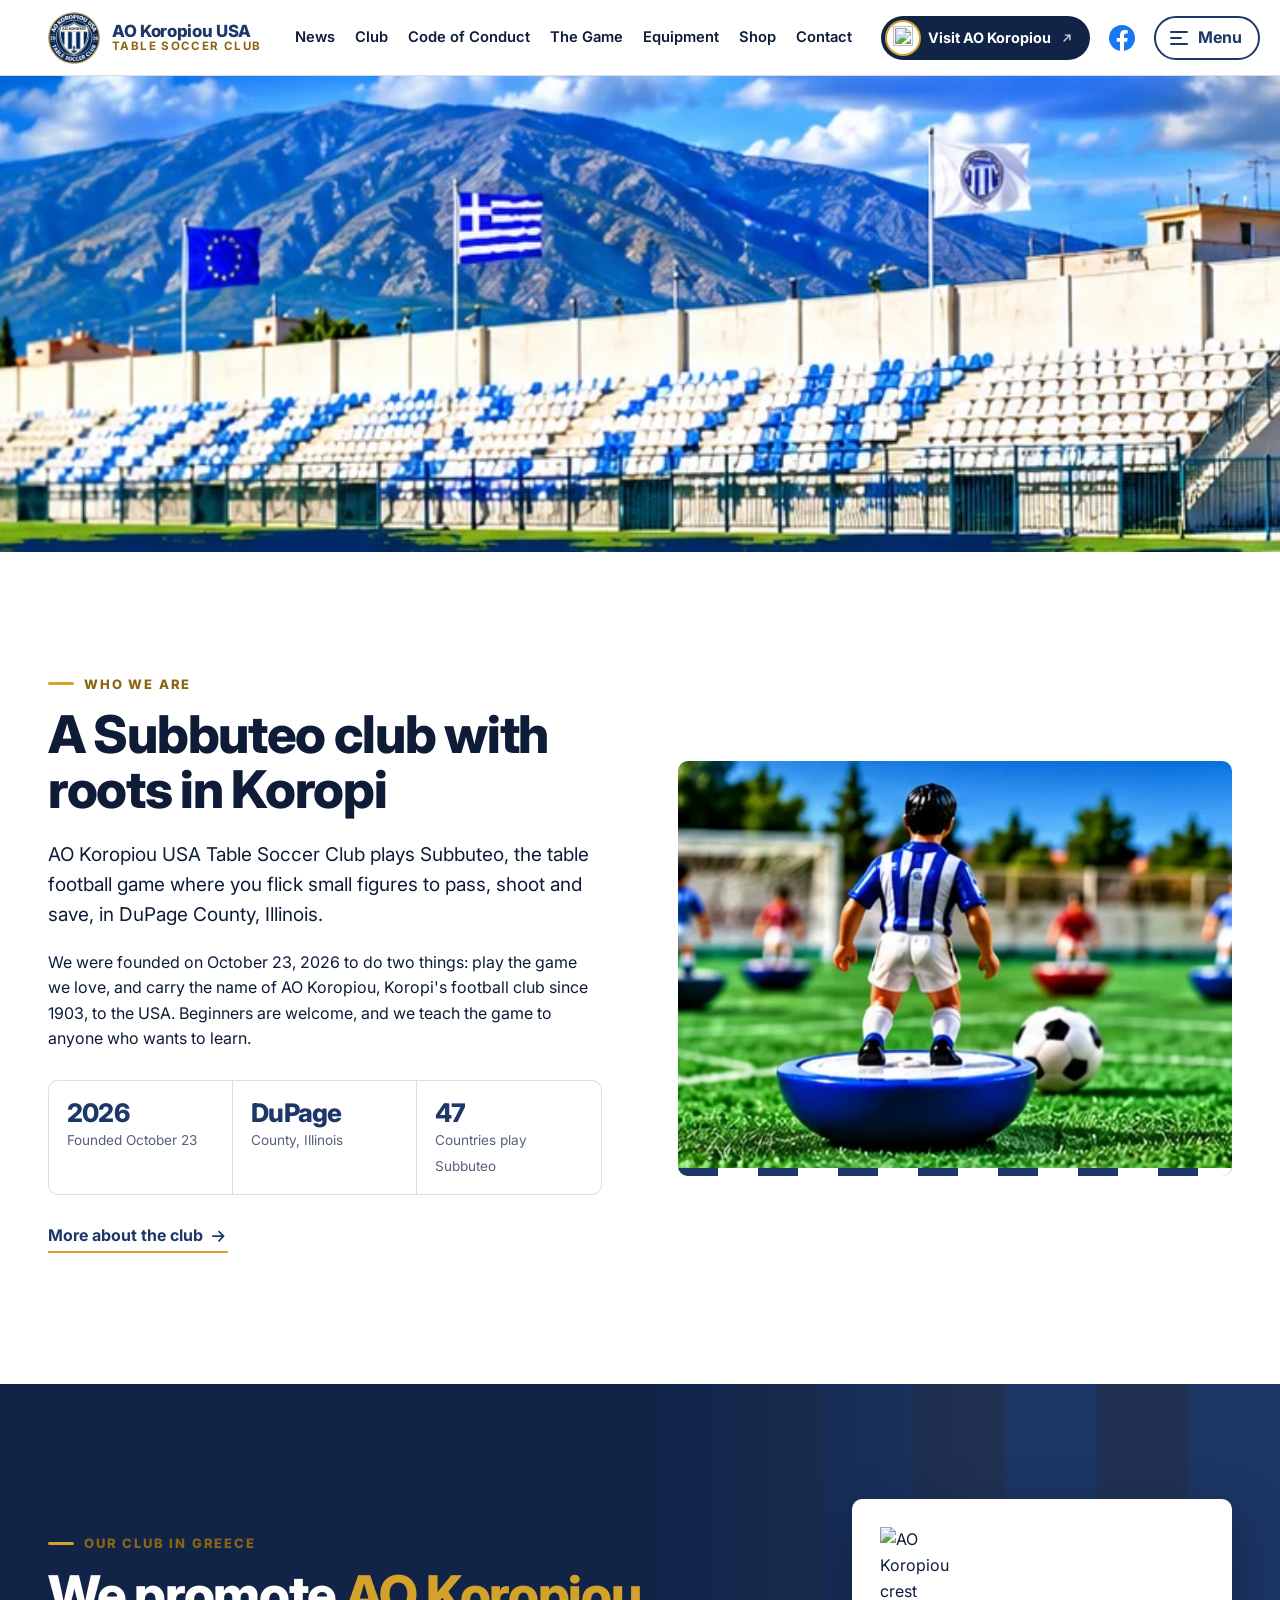
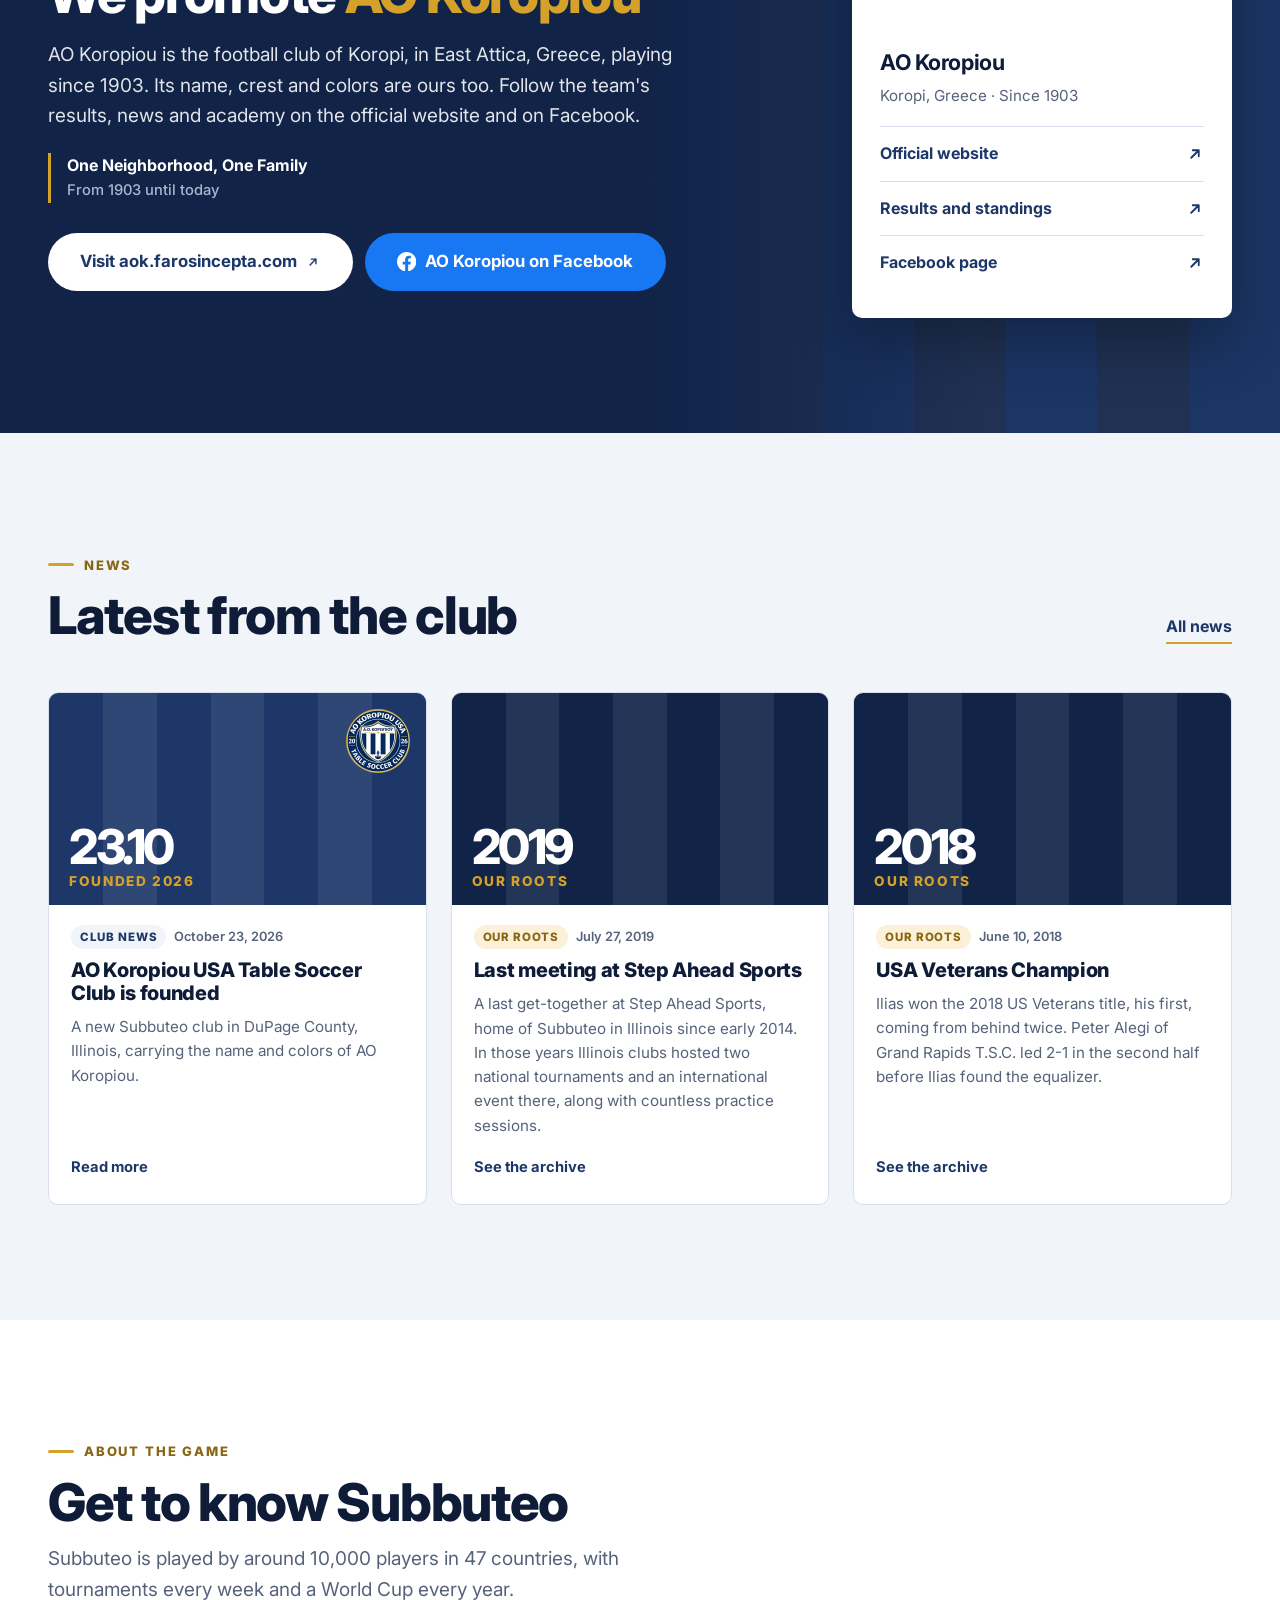
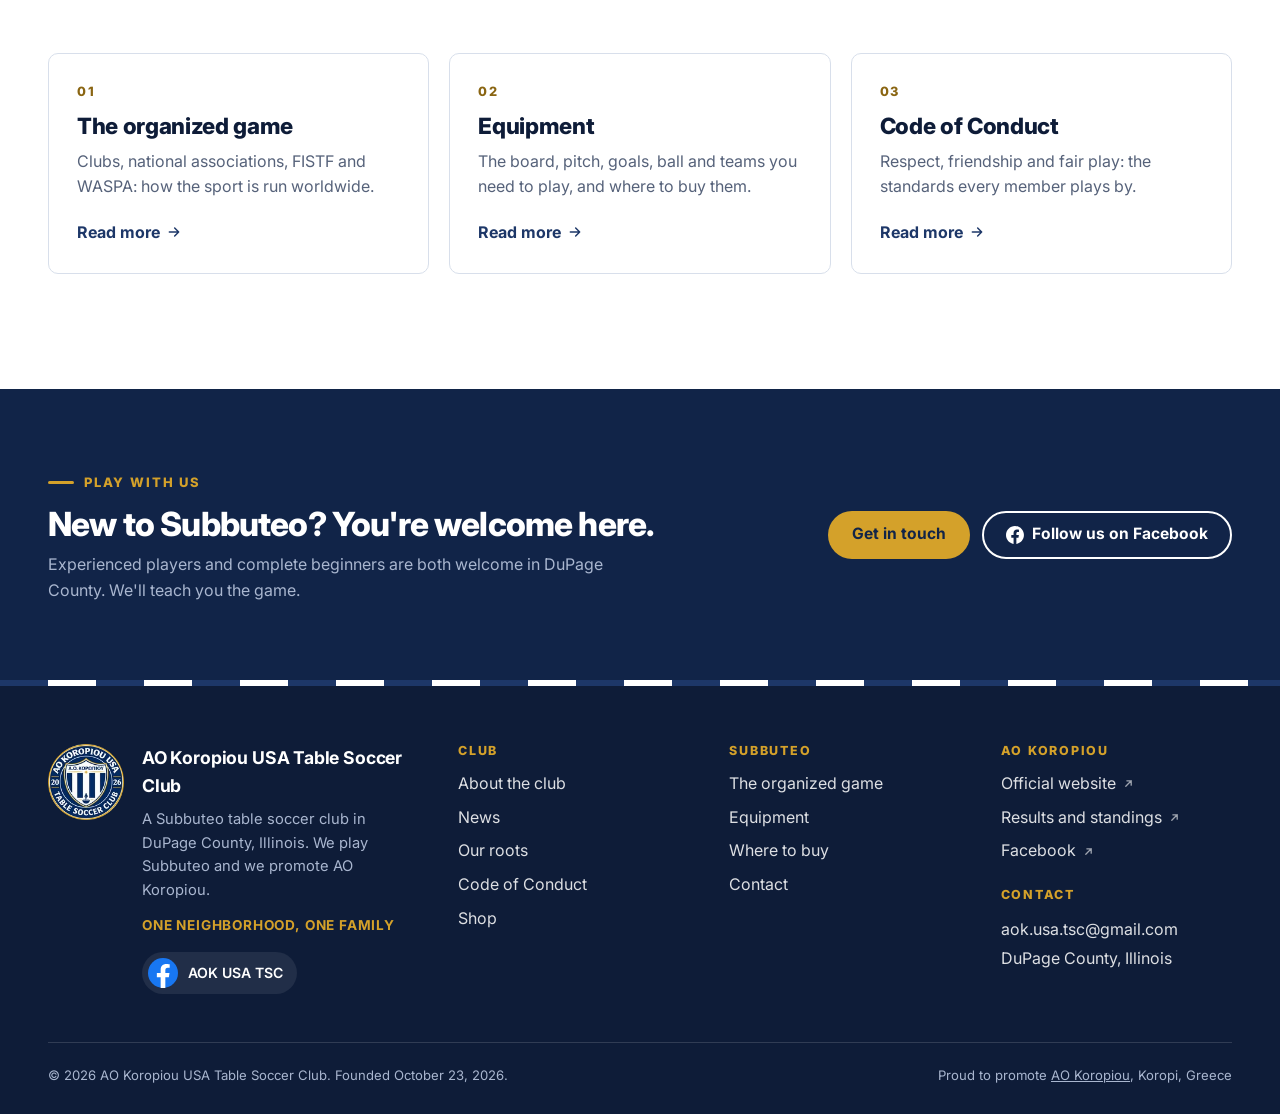
==== commit 06aaa13d: "Add files via upload" ====
--- a/index.html
+++ b/index.html
@@ -29,7 +29,7 @@
     <nav class="tabs" aria-label="Main"><ul><li><a href="news.html">News</a></li><li><a href="club.html">Club</a></li><li><a href="conduct.html">Code of Conduct</a></li><li><a href="game.html">The Game</a></li><li><a href="equipment.html">Equipment</a></li><li><a href="shop.html">Shop</a></li><li><a href="contact.html">Contact</a></li></ul></nav>
     <div class="header-actions">
       <a class="aok-btn" href="https://aok.farosincepta.com" target="_blank" rel="noopener" title="AO Koropiou official website (opens in a new tab)">
-        <span class="mini-crest"><svg viewBox="0 0 40 46" aria-hidden="true"><defs><clipPath id="sh2"><path d="M20 2 37 7.5V21c0 11-7.5 18.5-17 23C10.5 39.5 3 32 3 21V7.5z"/></clipPath></defs><g clip-path="url(#sh2)"><rect width="40" height="46" fill="#fff"/><rect x="8" y="12" width="6" height="34" fill="#1d3768"/><rect x="17" y="12" width="6" height="34" fill="#1d3768"/><rect x="26" y="12" width="6" height="34" fill="#1d3768"/></g><path d="M20 2 37 7.5V21c0 11-7.5 18.5-17 23C10.5 39.5 3 32 3 21V7.5z" fill="none" stroke="#d4a12a" stroke-width="2.6"/><path d="M10 8.5h20" stroke="#1d3768" stroke-width="2.2"/></svg></span><span class="label-long">Visit AO Koropiou</span><span class="label-short">AO Koropiou</span><svg class="ext" viewBox="0 0 24 24" fill="none" stroke="currentColor" stroke-width="2.4" stroke-linecap="round" stroke-linejoin="round" aria-hidden="true"><path d="M7 17 17 7M9 7h8v8"/></svg></a>
+        <span class="mini-crest"><img src="assets/img/aok-crest-64.webp" alt="" width="20" height="23"></span><span class="label-long">Visit AO Koropiou</span><span class="label-short">AO Koropiou</span><svg class="ext" viewBox="0 0 24 24" fill="none" stroke="currentColor" stroke-width="2.4" stroke-linecap="round" stroke-linejoin="round" aria-hidden="true"><path d="M7 17 17 7M9 7h8v8"/></svg></a>
       <a class="icon-btn header-fb" href="https://www.facebook.com/AOK.USA.TSC" target="_blank" rel="noopener" aria-label="AO Koropiou USA TSC on Facebook"><svg viewBox="0 0 24 24" aria-hidden="true"><circle cx="12" cy="12" r="12" fill="#1877F2"/><path fill="#fff" d="M16.67 15.47 17.2 12h-3.33V9.75c0-.95.47-1.87 1.96-1.87h1.51V4.93s-1.37-.23-2.68-.23c-2.74 0-4.53 1.66-4.53 4.66V12H7.09v3.47h3.04V24a12.1 12.1 0 0 0 3.74 0v-8.53z"/></svg></a>
       <button class="menu-btn" type="button" aria-haspopup="dialog" aria-controls="drawer"><span class="bars" aria-hidden="true"><i></i><i></i><i></i></span><span class="label">Menu</span></button>
     </div>
@@ -109,7 +109,7 @@
       </div>
     </div>
     <div class="aok-card">
-      <div class="shield"><svg viewBox="0 0 40 46" aria-hidden="true"><defs><clipPath id="sh1"><path d="M20 2 37 7.5V21c0 11-7.5 18.5-17 23C10.5 39.5 3 32 3 21V7.5z"/></clipPath></defs><g clip-path="url(#sh1)"><rect width="40" height="46" fill="#fff"/><rect x="8" y="12" width="6" height="34" fill="#1d3768"/><rect x="17" y="12" width="6" height="34" fill="#1d3768"/><rect x="26" y="12" width="6" height="34" fill="#1d3768"/></g><path d="M20 2 37 7.5V21c0 11-7.5 18.5-17 23C10.5 39.5 3 32 3 21V7.5z" fill="none" stroke="#d4a12a" stroke-width="2.6"/><path d="M10 8.5h20" stroke="#1d3768" stroke-width="2.2"/></svg></div>
+      <div class="shield"><img src="assets/img/aok-crest-240.webp" alt="AO Koropiou crest" width="88" height="100" loading="lazy"></div>
       <b>AO Koropiou</b>
       <span>Koropi, Greece · Since 1903</span>
       <a href="https://aok.farosincepta.com" target="_blank" rel="noopener">Official website<svg class="ext" viewBox="0 0 24 24" fill="none" stroke="currentColor" stroke-width="2.4" stroke-linecap="round" stroke-linejoin="round" aria-hidden="true"><path d="M7 17 17 7M9 7h8v8"/></svg></a>
